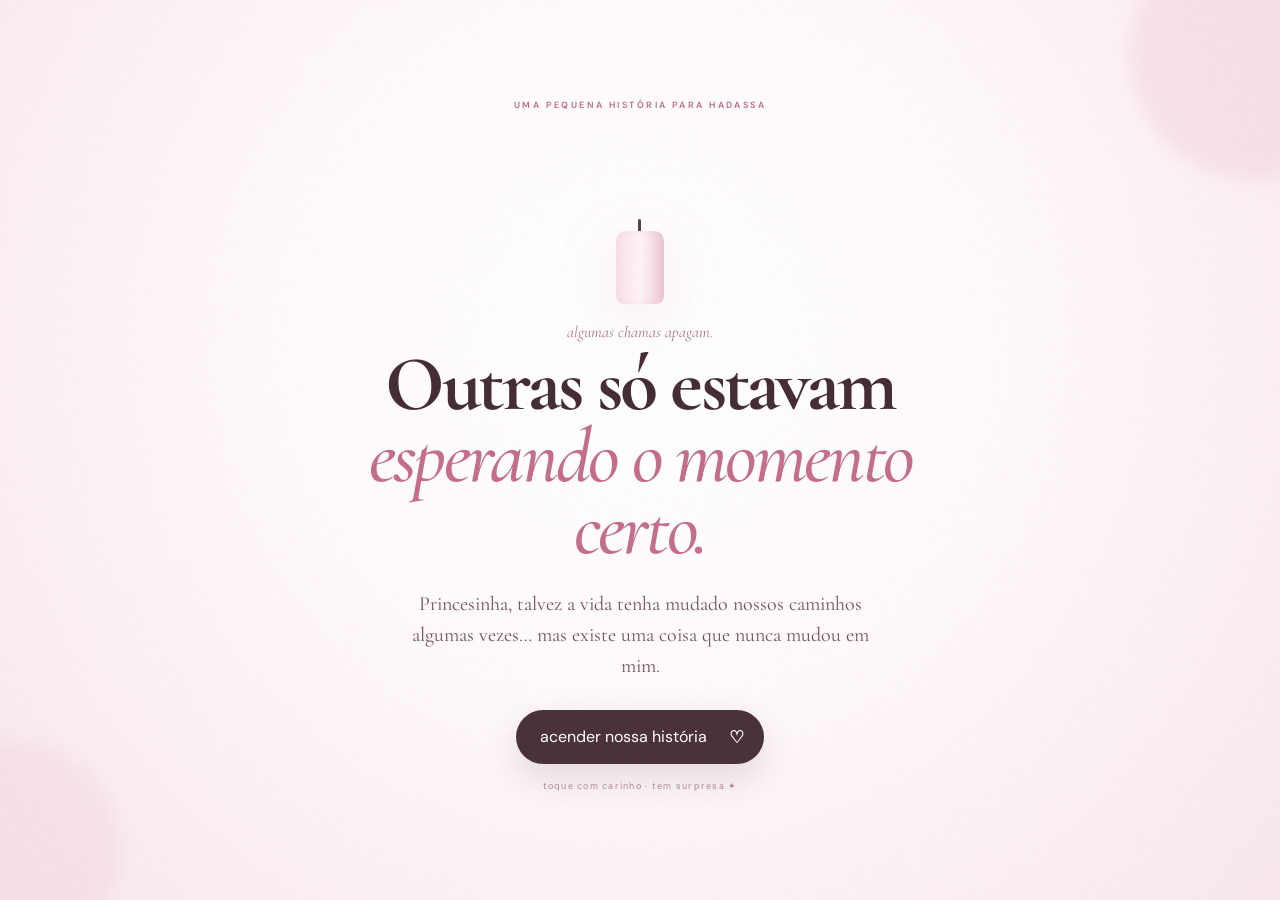
==== index.html @ 93f205f4 "Add files via upload" ====
<!doctype html>
<html lang="pt-BR">
<head>
  <meta charset="utf-8" />
  <meta name="viewport" content="width=device-width, initial-scale=1, viewport-fit=cover" />
  <meta name="theme-color" content="#fff4f8" />
  <meta name="description" content="Para Hadassa, minha princesinha. Uma história que começou aos 8 anos e nunca saiu do coração." />
  <title>Hadassa, minha princesinha ♡</title>

  <link rel="preconnect" href="https://fonts.googleapis.com">
  <link rel="preconnect" href="https://fonts.gstatic.com" crossorigin>
  <link href="https://fonts.googleapis.com/css2?family=Cormorant+Garamond:ital,wght@0,500;0,600;1,500;1,600&family=DM+Sans:wght@400;500;600&display=swap" rel="stylesheet">

  <link rel="stylesheet" href="./style.css" />
</head>
<body>
  <canvas id="petals" aria-hidden="true"></canvas>
  <div class="grain" aria-hidden="true"></div>

  <!-- ABERTURA -->
  <section class="intro" id="intro">
    <div class="intro-glow intro-glow-a"></div>
    <div class="intro-glow intro-glow-b"></div>

    <div class="intro-inner">
      <p class="kicker">UMA PEQUENA HISTÓRIA PARA HADASSA</p>

      <div class="flame-wrap" id="flameWrap" role="button" tabindex="0" aria-label="Acender nossa chama">
        <div class="flame halo"></div>
        <div class="flame main"></div>
        <div class="flame core"></div>
        <div class="spark s1"></div>
        <div class="spark s2"></div>
        <div class="spark s3"></div>
        <div class="wick"></div>
        <div class="candle"></div>
      </div>

      <p class="tiny-above">algumas chamas apagam.</p>
      <h1>Outras só estavam<br><em>esperando o momento certo.</em></h1>

      <p class="intro-copy">
        Princesinha, talvez a vida tenha mudado nossos caminhos algumas vezes…
        mas existe uma coisa que nunca mudou em mim.
      </p>

      <button class="cta" id="igniteBtn">
        <span>acender nossa história</span>
        <b>♡</b>
      </button>

      <p class="micro">toque com carinho · tem surpresa ✦</p>
    </div>
  </section>

  <main id="story" class="locked" aria-hidden="true">
    <!-- CAPÍTULO 1 -->
    <section class="chapter opening reveal">
      <div class="ornament">✦</div>
      <p class="section-label">CAPÍTULO I · MUITO ANTES DE 2024</p>
      <h2>A gente se conheceu<br><em>quando tinha só 8 anos.</em></h2>

      <div class="memory-card">
        <span class="memory-number">08</span>
        <div>
          <p>
            É engraçado pensar que, quando éramos crianças, alguma coisa em nós já sabia.
          </p>
          <p>
            Existia aquela paixão inocente, bonita, impossível de explicar direito.
            Só tinha um problema: <strong>a vida colocou cidades diferentes entre nós.</strong>
          </p>
        </div>
      </div>

      <p class="soft-line">Mas distância nunca foi exatamente o mesmo que esquecimento.</p>
    </section>

    <!-- TIMELINE -->
    <section class="timeline-section reveal">
      <p class="section-label">NOSSO CAMINHO</p>
      <h2>Nem sempre foi uma linha reta.<br><em>Mas sempre levou de volta a você.</em></h2>

      <div class="timeline">
        <article class="timeline-item">
          <div class="dot">♡</div>
          <span class="year">INFÂNCIA</span>
          <h3>Uma paixão pequenininha</h3>
          <p>Dois corações ainda aprendendo o que era gostar de alguém.</p>
        </article>

        <article class="timeline-item">
          <div class="dot">✦</div>
          <span class="year">DISTÂNCIA</span>
          <h3>Um namoro pelo celular</h3>
          <p>A gente tentou do jeito que dava. Mesmo longe, existia um “nós”.</p>
        </article>

        <article class="timeline-item">
          <div class="dot">↝</div>
          <span class="year">A VIDA</span>
          <h3>Caminhos separados</h3>
          <p>As situações mudaram, o tempo passou e cada um precisou seguir seu caminho.</p>
        </article>

        <article class="timeline-item highlight">
          <div class="dot">♥</div>
          <span class="year">2024</span>
          <h3>A chama acendeu de novo</h3>
          <p>Eu fui morar na sua cidade. E aquilo que parecia antigo mostrou que ainda estava vivo.</p>
        </article>

        <article class="timeline-item">
          <div class="dot">💍</div>
          <span class="year">NÓS</span>
          <h3>Namoro. Noivado. Sonhos.</h3>
          <p>A gente voltou a escolher um ao outro e começou a imaginar um futuro juntos.</p>
        </article>

        <article class="timeline-item">
          <div class="dot">☁</div>
          <span class="year">OUTRA VEZ</span>
          <h3>A vida nos colocou à prova</h3>
          <p>Mais uma vez, circunstâncias difíceis nos separaram. Mas nem tudo que se separa deixa de existir.</p>
        </article>

        <article class="timeline-item ending">
          <div class="dot">✧</div>
          <span class="year">AGORA</span>
          <h3>Deus nos deu mais uma oportunidade</h3>
          <p>E eu não quero desperdiçar a chance de te mostrar o que meu coração nunca esqueceu.</p>
        </article>
      </div>
    </section>

    <!-- REVELAÇÃO CENTRAL -->
    <section class="confession reveal">
      <div class="heart-orbit">
        <span>♡</span>
        <i></i>
      </div>
      <p class="section-label light">SE EU TIVESSE QUE RESUMIR TUDO</p>
      <h2>Eu nunca<br><em>deixei de amar você.</em></h2>
      <p>
        Talvez eu nem sempre tenha conseguido demonstrar do jeito certo.
        Talvez a vida tenha sido barulhenta demais em alguns momentos.
        Mas, por baixo de tudo, você continuou sendo uma parte muito bonita de mim.
      </p>
      <button class="ghost-btn" id="heartBtn">toque aqui, princesinha ♡</button>
      <div class="hidden-whisper" id="whisper">
        “Se o tempo voltou a nos colocar lado a lado, eu quero amar você com mais cuidado do que antes.”
      </div>
    </section>

    <!-- O QUE ELE AMA NELA -->
    <section class="qualities reveal">
      <p class="section-label">TRÊS COISAS QUE MORAM EM MIM</p>
      <h2>O que faz você ser<br><em>a minha princesinha.</em></h2>

      <div class="quality-grid">
        <button class="quality-card" data-message="Sua delicadeza me lembra que força não precisa ser barulhenta. Existe beleza no seu jeito de sentir, falar e cuidar.">
          <span class="q-icon">❀</span>
          <strong>Delicadeza</strong>
          <small>toque para ler</small>
        </button>

        <button class="quality-card" data-message="Eu admiro a pureza do seu coração — esse jeito bonito de existir sem precisar deixar de ser quem você é.">
          <span class="q-icon">♡</span>
          <strong>Pureza</strong>
          <small>toque para ler</small>
        </button>

        <button class="quality-card" data-message="Seu carisma faz presença virar memória. Tem algo em você que colore qualquer lugar onde chega.">
          <span class="q-icon">✦</span>
          <strong>Carisma</strong>
          <small>toque para ler</small>
        </button>
      </div>
    </section>

    <!-- FÉ -->
    <section class="faith reveal">
      <div class="faith-card">
        <p class="section-label">NO CENTRO DE TUDO</p>
        <div class="little-cross">✧</div>
        <h2>Eu quero um amor<br><em>que agrade a Deus.</em></h2>
        <p>
          Não quero que essa nova oportunidade seja só sobre voltar.
          Quero que seja sobre voltar <strong>melhor</strong>:
          com mais sabedoria, mais paciência, mais verdade e Deus conduzindo nossos passos.
        </p>
        <blockquote>
          “Sobre tudo isto, revesti-vos de amor, que é o vínculo da perfeição.”
          <cite>Colossenses 3:14</cite>
        </blockquote>
      </div>
    </section>

    <!-- CARTA -->
    <section class="letter-section reveal">
      <p class="section-label">UMA CARTA PARA VOCÊ</p>

      <div class="envelope" id="envelope">
        <div class="envelope-back"></div>
        <div class="letter-paper">
          <span class="letter-top">para: Hadassa ♡</span>
          <h2>Minha princesinha,</h2>

          <p>
            se alguém tivesse contado para aquelas duas crianças de 8 anos tudo o que ainda viveriam,
            talvez a gente nem acreditasse.
          </p>

          <p>
            A vida nos aproximou, nos afastou, fez o tempo passar, mudou cidades, planos e circunstâncias.
            E, ainda assim, aqui estamos.
          </p>

          <p>
            Hoje eu não quero usar palavras bonitas só para emocionar você.
            Quero que essas palavras virem atitude.
          </p>

          <p>
            Quero cuidar da oportunidade que Deus nos deu.
            Quero aprender com o que passou.
            Quero respeitar seu coração, valorizar sua delicadeza, proteger a pureza que existe em você
            e continuar me apaixonando por esse seu carisma que sempre me alcança.
          </p>

          <p class="letter-emphasis">
            E principalmente: quero que você saiba que, mesmo quando nossos caminhos se separaram,
            <strong>meu amor por você nunca virou indiferença.</strong>
          </p>

          <p>
            Se hoje temos mais uma chance, eu quero viver essa chance com verdade.
            Um dia de cada vez. Uma oração de cada vez. Uma escolha de cada vez.
          </p>

          <p class="signature">
            Com amor,<br>
            <strong>Vi ♡</strong>
          </p>
        </div>

        <div class="envelope-front">
          <div class="wax-seal">H</div>
          <p>toque para abrir</p>
        </div>
      </div>
    </section>

    <!-- FINAL -->
    <section class="finale reveal">
      <div class="crown">♕</div>
      <p class="section-label">E AGORA, HADASSA...</p>
      <h2>Eu não quero apagar<br><em>essa chama outra vez.</em></h2>

      <p class="final-copy">
        Não posso mudar tudo o que já aconteceu.
        Mas posso escolher como vou amar você daqui para frente.
      </p>

      <div class="final-question">
        <span>então guarda isso no coração:</span>
        <strong>eu ainda escolho você.</strong>
      </div>

      <button class="cta final-btn" id="finalBtn">
        <span>toque para guardar este momento</span>
        <b>♥</b>
      </button>

      <div class="last-message" id="lastMessage">
        <span class="big-heart">♥</span>
        <p>Hadassa, minha princesinha...</p>
        <h3>eu amo você.</h3>
        <small>e talvez essa seja só mais uma página da nossa história. ♡</small>
      </div>

      <footer>FEITO PARA HADASSA · COM AMOR, VI · 2026</footer>
    </section>
  </main>

  <div class="modal" id="modal" aria-hidden="true">
    <div class="modal-card">
      <button class="modal-close" id="modalClose" aria-label="Fechar">×</button>
      <span class="modal-heart">♡</span>
      <p id="modalText"></p>
    </div>
  </div>

  <script src="./script.js"></script>
</body>
</html>
---- style.css ----
*{box-sizing:border-box}html{scroll-behavior:smooth}body{margin:0;background:#fff8fb;color:#4c313a;font-family:"DM Sans",sans-serif;overflow-x:hidden;-webkit-font-smoothing:antialiased}button{font:inherit}button:focus-visible{outline:2px solid #c66e8e;outline-offset:4px}#petals{position:fixed;inset:0;z-index:80;pointer-events:none}.grain{position:fixed;inset:0;z-index:70;pointer-events:none;opacity:.035;background-image:url("data:image/svg+xml,%3Csvg viewBox='0 0 180 180' xmlns='http://www.w3.org/2000/svg'%3E%3Cfilter id='n'%3E%3CfeTurbulence type='fractalNoise' baseFrequency='.9' numOctaves='4' stitchTiles='stitch'/%3E%3C/filter%3E%3Crect width='100%25' height='100%25' filter='url(%23n)' opacity='.7'/%3E%3C/svg%3E")}h1,h2,h3{font-family:"Cormorant Garamond",serif;margin:0;color:#442c35}em{font-weight:500;color:#c56d8b}.section-label,.kicker{font-size:9px;letter-spacing:.27em;font-weight:600;color:#b76d87;text-transform:uppercase}.intro{min-height:100svh;display:grid;place-items:center;position:relative;overflow:hidden;padding:30px 22px;background:radial-gradient(circle at 50% 38%,#fff 0,#fff9fb 43%,#f7e7ed 100%)}.intro-inner{position:relative;z-index:3;max-width:600px;text-align:center}.kicker{margin:0 0 25px}.flame-wrap{width:118px;height:168px;margin:0 auto 18px;position:relative;cursor:pointer;filter:drop-shadow(0 18px 30px #c66f8c22)}.candle{position:absolute;width:48px;height:73px;left:35px;bottom:0;border-radius:10px 10px 8px 8px;background:linear-gradient(90deg,#f8dce5,#fff4f7,#efcbd8);box-shadow:inset -6px 0 10px #ce809b16}.wick{position:absolute;width:3px;height:20px;background:#5e3c45;bottom:65px;left:57px;border-radius:3px}.flame{position:absolute;left:50%;transform:translateX(-50%) rotate(45deg) scale(.1);opacity:0;border-radius:60% 40% 60% 40%;transition:transform 1s cubic-bezier(.2,.9,.25,1.2),opacity .7s}.flame.main{width:44px;height:44px;bottom:80px;background:linear-gradient(135deg,#f7b2c8,#d76c92);box-shadow:0 0 35px #e17a9f66}.flame.core{width:22px;height:22px;bottom:82px;background:#fff1bf}.flame.halo{width:76px;height:76px;bottom:69px;background:#ffd5df66;filter:blur(14px)}.flame-wrap.lit .flame{transform:translateX(-50%) rotate(45deg) scale(1);opacity:1;animation:flicker 2s ease-in-out infinite alternate}.flame-wrap.lit .core{animation-delay:.15s}.spark{position:absolute;width:4px;height:4px;border-radius:50%;background:#e384a4;opacity:0}.flame-wrap.lit .spark{animation:spark 1.8s infinite}.s1{left:28px;bottom:110px}.s2{right:25px;bottom:125px;animation-delay:.5s!important}.s3{left:52px;bottom:145px;animation-delay:1s!important}@keyframes flicker{0%{transform:translateX(-50%) rotate(43deg) scale(.94)}100%{transform:translateX(-50%) rotate(47deg) scale(1.06)}}@keyframes spark{0%{transform:translateY(0) scale(.5);opacity:0}30%{opacity:1}100%{transform:translateY(-30px) translateX(8px) scale(0);opacity:0}}.tiny-above{font-family:"Cormorant Garamond";font-style:italic;color:#aa7c8d;margin:8px 0 7px;font-size:16px}.intro h1{font-size:clamp(48px,13vw,78px);line-height:.92;letter-spacing:-.035em}.intro-copy{font-family:"Cormorant Garamond";font-size:20px;line-height:1.55;max-width:460px;margin:24px auto 28px;color:#72525e}.cta{border:0;border-radius:999px;padding:16px 20px 16px 24px;background:#49303a;color:#fff;display:inline-flex;align-items:center;gap:22px;cursor:pointer;box-shadow:0 14px 35px #4a303a24;transition:.2s}.cta:active{transform:scale(.97)}.cta b{font-size:17px}.micro{font-size:9px;letter-spacing:.14em;color:#ab8794;margin-top:16px}.intro-glow{position:absolute;border-radius:50%;filter:blur(8px)}.intro-glow-a{width:250px;height:250px;background:#f1bfd04a;right:-100px;top:-70px}.intro-glow-b{width:220px;height:220px;background:#f4cad84f;left:-100px;bottom:-60px}main.locked{display:none}section{padding:92px 22px}.reveal{opacity:0;transform:translateY(28px);transition:opacity .9s ease,transform .9s ease}.reveal.visible{opacity:1;transform:none}.opening{text-align:center;background:#fffdfd}.ornament{font-size:22px;color:#d48ba4;margin-bottom:22px}.opening h2,.timeline-section h2,.qualities h2,.faith h2,.finale h2{font-size:clamp(46px,12vw,70px);line-height:.95;letter-spacing:-.025em;max-width:720px;margin:17px auto 0}.memory-card{max-width:650px;margin:42px auto 26px;background:#fff5f8;border:1px solid #f1dae2;border-radius:24px;padding:28px;text-align:left;display:grid;grid-template-columns:62px 1fr;gap:18px;box-shadow:0 18px 55px #7643560d}.memory-number{font-family:"Cormorant Garamond";font-size:47px;color:#c97894;border-right:1px solid #edd3dc;padding-right:15px}.memory-card p{font-family:"Cormorant Garamond";font-size:21px;line-height:1.55;margin:0 0 15px;color:#684854}.memory-card p:last-child{margin-bottom:0}.soft-line{font-family:"Cormorant Garamond";font-style:italic;color:#a56f82;font-size:18px}.timeline-section{background:#f8e9ef;text-align:center}.timeline{max-width:700px;margin:50px auto 0;text-align:left;position:relative}.timeline:before{content:"";position:absolute;left:22px;top:20px;bottom:20px;width:1px;background:#ddb2c1}.timeline-item{position:relative;padding:0 0 38px 67px}.timeline-item:last-child{padding-bottom:0}.dot{position:absolute;left:0;top:0;width:45px;height:45px;border-radius:50%;display:grid;place-items:center;background:#fff;border:1px solid #e7c4d0;color:#c16e8b;z-index:2;box-shadow:0 8px 20px #a45d7612}.timeline-item.highlight .dot{background:#c87391;color:white;border-color:#c87391;box-shadow:0 0 0 9px #c8739112}.timeline-item.ending .dot{background:#49303a;color:#f7c9d7;border-color:#49303a}.year{font-size:9px;letter-spacing:.22em;color:#bb788f;font-weight:600}.timeline h3{font-size:27px;margin:5px 0 6px}.timeline p{margin:0;color:#7b5c67;line-height:1.55;font-size:14px}.confession{background:#49303a;color:#f6e9ee;text-align:center;padding-top:110px;padding-bottom:110px}.confession .section-label.light{color:#edb8ca}.confession h2{font-size:clamp(58px,15vw,88px);line-height:.86;color:white;max-width:760px;margin:16px auto 26px}.confession h2 em{color:#f0b7ca}.confession>p{font-family:"Cormorant Garamond";font-size:21px;line-height:1.55;max-width:560px;margin:0 auto 28px;color:#ead9df}.heart-orbit{width:78px;height:78px;border:1px solid #ffffff21;border-radius:50%;display:grid;place-items:center;margin:0 auto 30px;position:relative;color:#f1bfd0;font-size:25px;animation:float 3s ease-in-out infinite}.heart-orbit i{position:absolute;width:6px;height:6px;background:#efb8ca;border-radius:50%;top:7px;left:10px;box-shadow:55px 42px 0 #efb8ca66}.ghost-btn{border:1px solid #ffffff2e;border-radius:999px;background:#ffffff0b;color:#fff;padding:14px 20px;cursor:pointer}.ghost-btn:active{background:#ffffff14}.hidden-whisper{max-height:0;opacity:0;overflow:hidden;font-family:"Cormorant Garamond";font-style:italic;font-size:20px;max-width:500px;margin:0 auto;color:#f5ccd9;transition:.7s}.hidden-whisper.show{max-height:120px;opacity:1;margin-top:25px}.qualities{text-align:center;background:#fffafc}.quality-grid{display:grid;gap:14px;max-width:760px;margin:40px auto 0}.quality-card{border:1px solid #efdae2;background:#fff;border-radius:22px;padding:29px 20px;color:#49303a;cursor:pointer;box-shadow:0 16px 38px #7443570a;transition:.25s;min-height:155px}.quality-card:active{transform:scale(.98);background:#fff4f7}.q-icon{display:block;font-size:25px;color:#c77390;margin-bottom:15px}.quality-card strong{display:block;font-family:"Cormorant Garamond";font-size:30px;font-weight:600}.quality-card small{display:block;margin-top:8px;color:#b48696;font-size:9px;letter-spacing:.14em;text-transform:uppercase}.faith{background:#f7e8ee}.faith-card{max-width:690px;margin:auto;background:#fffdfd;border:1px solid #efd8e1;border-radius:28px;padding:44px 27px;text-align:center;box-shadow:0 24px 65px #8b506515}.little-cross{color:#c47690;font-size:22px;margin:19px 0}.faith h2{font-size:clamp(44px,12vw,66px);margin-top:0}.faith-card>p:not(.section-label){font-family:"Cormorant Garamond";font-size:20px;line-height:1.6;color:#6a4a55;max-width:520px;margin:25px auto}.faith blockquote{border-top:1px solid #eed7df;border-bottom:1px solid #eed7df;margin:32px auto 0;padding:24px 10px;font-family:"Cormorant Garamond";font-style:italic;font-size:20px;max-width:500px;color:#8a5d6c}.faith cite{display:block;margin-top:10px;font-family:"DM Sans";font-size:9px;letter-spacing:.14em;font-style:normal;color:#b4788d;text-transform:uppercase}.letter-section{text-align:center;background:#fff9fb;overflow:hidden}.envelope{max-width:680px;margin:36px auto 0;position:relative;min-height:510px;perspective:1000px}.envelope-back{position:absolute;inset:100px 0 0;border-radius:12px;background:#ecc6d3;box-shadow:0 25px 60px #8a52651b}.letter-paper{position:relative;width:92%;margin:auto;background:#fffdfd;border:1px solid #efdae1;border-radius:9px;padding:43px 26px 40px;text-align:left;box-shadow:0 20px 55px #76415414;transform:translateY(110px) scale(.93);max-height:420px;overflow:hidden;transition:1s cubic-bezier(.2,.8,.2,1)}.letter-paper:after{content:"";position:absolute;inset:9px;border:1px solid #f6e8ed;pointer-events:none}.envelope.open .letter-paper{transform:translateY(0) scale(1);max-height:1600px}.letter-top{font-size:9px;letter-spacing:.2em;color:#bd7b92;text-transform:uppercase}.letter-paper h2{font-size:48px;margin:18px 0 22px}.letter-paper p{font-family:"Cormorant Garamond";font-size:20px;line-height:1.57;color:#654651;margin:0 0 18px}.letter-emphasis{background:#fff2f6;border-left:2px solid #d58ba4;padding:15px 16px}.signature{text-align:right!important;margin-top:30px!important}.signature strong{color:#c46d8a;font-style:italic}.envelope-front{position:absolute;left:0;right:0;bottom:0;height:300px;background:linear-gradient(145deg,#efc7d5,#e7b7c7);clip-path:polygon(0 0,50% 43%,100% 0,100% 100%,0 100%);display:flex;flex-direction:column;align-items:center;justify-content:flex-end;padding-bottom:38px;cursor:pointer;transition:.7s}.envelope.open .envelope-front{transform:translateY(285px);opacity:0;pointer-events:none}.wax-seal{width:59px;height:59px;border-radius:50%;background:linear-gradient(145deg,#ce6d8f,#aa4d6d);display:grid;place-items:center;color:white;font-family:"Cormorant Garamond";font-size:28px;box-shadow:0 10px 25px #88425a33,inset 0 1px #ffffff55}.envelope-front p{font-size:9px;letter-spacing:.15em;text-transform:uppercase;color:#8a5063;margin:10px 0 0}.finale{text-align:center;min-height:100svh;display:flex;flex-direction:column;align-items:center;justify-content:center;position:relative;background:radial-gradient(circle at 50% 40%,#fff 0,#fff6f9 58%,#f6e2e9 100%);padding-top:120px;padding-bottom:110px}.crown{font-size:35px;color:#cc7895;margin-bottom:22px}.final-copy{font-family:"Cormorant Garamond";font-size:21px;line-height:1.55;max-width:500px;color:#71515d;margin:26px auto}.final-question{margin:13px auto 31px;display:flex;flex-direction:column;gap:4px}.final-question span{font-size:10px;letter-spacing:.14em;text-transform:uppercase;color:#ae7c8e}.final-question strong{font-family:"Cormorant Garamond";font-size:31px;color:#b75e7d}.last-message{max-height:0;opacity:0;overflow:hidden;transition:.9s;max-width:500px}.last-message.show{max-height:330px;opacity:1;margin-top:38px}.last-message .big-heart{font-size:45px;color:#d27494;display:block;animation:heartbeat 1.2s infinite}.last-message p{font-family:"Cormorant Garamond";font-style:italic;font-size:20px;margin:13px 0 1px;color:#805968}.last-message h3{font-size:49px;color:#b95e7d}.last-message small{font-family:"Cormorant Garamond";font-size:17px;color:#9a6d7d}.finale footer{position:absolute;bottom:22px;font-size:8px;letter-spacing:.15em;color:#ad8794}.modal{position:fixed;inset:0;background:#3b252d66;backdrop-filter:blur(7px);z-index:100;display:grid;place-items:center;padding:22px;opacity:0;pointer-events:none;transition:.3s}.modal.show{opacity:1;pointer-events:auto}.modal-card{background:#fffafd;border:1px solid #f0d9e1;width:min(100%,430px);border-radius:25px;padding:35px 27px;position:relative;text-align:center;box-shadow:0 30px 80px #38242c33;transform:translateY(15px) scale(.98);transition:.3s}.modal.show .modal-card{transform:none}.modal-close{position:absolute;right:13px;top:12px;border:0;background:transparent;font-size:25px;color:#a67a89;cursor:pointer}.modal-heart{font-size:28px;color:#d17998}.modal p{font-family:"Cormorant Garamond";font-size:22px;line-height:1.5;color:#664550;margin:14px 0 0}@keyframes float{50%{transform:translateY(-8px) rotate(5deg)}}@keyframes heartbeat{15%{transform:scale(1.18)}30%{transform:scale(1)}}@media(min-width:700px){section{padding:120px 42px}.quality-grid{grid-template-columns:repeat(3,1fr)}.memory-card{padding:38px}.faith-card{padding:58px}.letter-paper{padding:58px}.intro{padding:50px}}@media(prefers-reduced-motion:reduce){*{scroll-behavior:auto!important;animation:none!important;transition:none!important}.reveal{opacity:1;transform:none}}
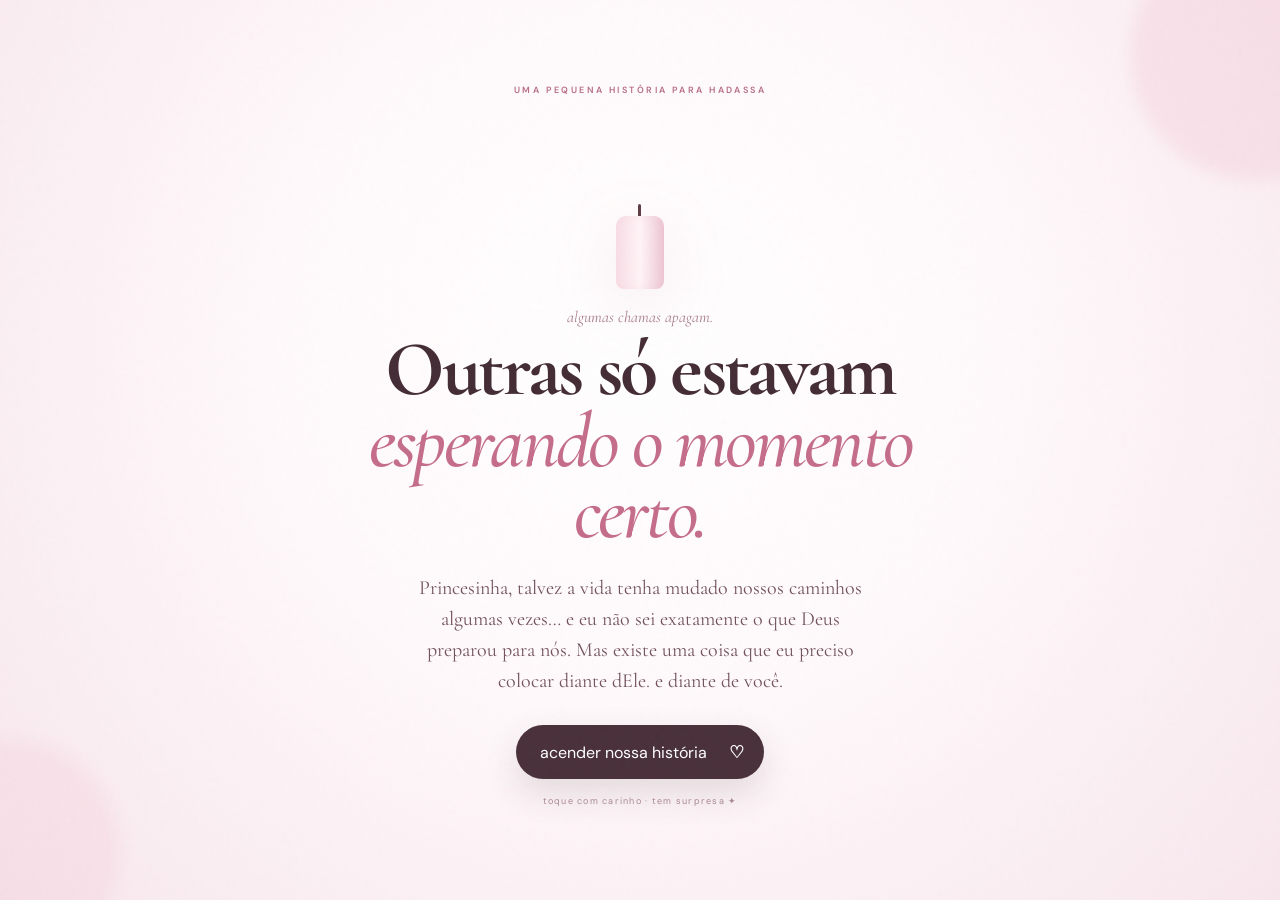
==== commit dcb72598: "Add files via upload" ====
--- a/index.html
+++ b/index.html
@@ -41,7 +41,8 @@
 
       <p class="intro-copy">
         Princesinha, talvez a vida tenha mudado nossos caminhos algumas vezes…
-        mas existe uma coisa que nunca mudou em mim.
+        e eu não sei exatamente o que Deus preparou para nós.
+        Mas existe uma coisa que eu preciso colocar diante dEle. e diante de você.
       </p>
 
       <button class="cta" id="igniteBtn">
@@ -127,8 +128,11 @@
         <article class="timeline-item ending">
           <div class="dot">✧</div>
           <span class="year">AGORA</span>
-          <h3>Deus nos deu mais uma oportunidade</h3>
-          <p>E eu não quero desperdiçar a chance de te mostrar o que meu coração nunca esqueceu.</p>
+          <h3>Estamos buscando a direção de Deus</h3>
+          <p>
+            Não existe uma resposta pronta, nem uma promessa que eu queira forçar.
+            Existe oração, sinceridade e o desejo de descobrir juntos se esse caminho vem dEle.
+          </p>
         </article>
       </div>
     </section>
@@ -144,11 +148,13 @@
       <p>
         Talvez eu nem sempre tenha conseguido demonstrar do jeito certo.
         Talvez a vida tenha sido barulhenta demais em alguns momentos.
-        Mas, por baixo de tudo, você continuou sendo uma parte muito bonita de mim.
+        Mas, mesmo nos intervalos, você continuou sendo uma parte muito bonita de mim.
+        E hoje eu não quero colocar o meu sentimento acima de Deus 
+        quero colocar o meu sentimento diante dEle.
       </p>
       <button class="ghost-btn" id="heartBtn">toque aqui, princesinha ♡</button>
       <div class="hidden-whisper" id="whisper">
-        “Se o tempo voltou a nos colocar lado a lado, eu quero amar você com mais cuidado do que antes.”
+        “Se Deus permitir que nossos caminhos permaneçam juntos, eu quero amar você com mais cuidado, mais maturidade e mais propósito do que antes.”
       </div>
     </section>
 
@@ -164,7 +170,7 @@
           <small>toque para ler</small>
         </button>
 
-        <button class="quality-card" data-message="Eu admiro a pureza do seu coração — esse jeito bonito de existir sem precisar deixar de ser quem você é.">
+        <button class="quality-card" data-message="Eu admiro a pureza do seu coração. esse jeito bonito de existir sem precisar deixar de ser quem você é.">
           <span class="q-icon">♡</span>
           <strong>Pureza</strong>
           <small>toque para ler</small>
@@ -181,17 +187,24 @@
     <!-- FÉ -->
     <section class="faith reveal">
       <div class="faith-card">
-        <p class="section-label">NO CENTRO DE TUDO</p>
+        <p class="section-label">ANTES DE QUALQUER RESPOSTA</p>
         <div class="little-cross">✧</div>
-        <h2>Eu quero um amor<br><em>que agrade a Deus.</em></h2>
+        <h2>Eu quero buscar Deus<br><em>antes de buscar um “nós”.</em></h2>
         <p>
-          Não quero que essa nova oportunidade seja só sobre voltar.
-          Quero que seja sobre voltar <strong>melhor</strong>:
-          com mais sabedoria, mais paciência, mais verdade e Deus conduzindo nossos passos.
+          Eu quero você. Isso é verdade.
+          Mas eu não quero transformar o que eu sinto em uma resposta que só Deus pode dar.
+          Se for para caminharmos juntos, eu quero que seja com paz, confirmação, maturidade
+          e com a presença dEle no centro. não apenas com emoção.
+        </p>
+        <p>
+          Minha escolha é ser sincero com você e com Deus:
+          <strong>eu ainda te escolheria</strong>.
+          Mas acima da minha escolha, eu quero aprender a dizer:
+          “Senhor, seja feita a Tua vontade.”
         </p>
         <blockquote>
-          “Sobre tudo isto, revesti-vos de amor, que é o vínculo da perfeição.”
-          <cite>Colossenses 3:14</cite>
+          “Entrega o teu caminho ao Senhor; confia nele, e ele o fará.”
+          <cite>Salmos 37:5</cite>
         </blockquote>
       </div>
     </section>
@@ -212,34 +225,61 @@
           </p>
 
           <p>
-            A vida nos aproximou, nos afastou, fez o tempo passar, mudou cidades, planos e circunstâncias.
-            E, ainda assim, aqui estamos.
-          </p>
-
-          <p>
-            Hoje eu não quero usar palavras bonitas só para emocionar você.
-            Quero que essas palavras virem atitude.
-          </p>
-
-          <p>
-            Quero cuidar da oportunidade que Deus nos deu.
-            Quero aprender com o que passou.
-            Quero respeitar seu coração, valorizar sua delicadeza, proteger a pureza que existe em você
-            e continuar me apaixonando por esse seu carisma que sempre me alcança.
+            A vida nos aproximou, nos afastou, mudou cidades, planos, fases e circunstâncias.
+            Houve momentos em que parecia que a nossa história tinha ficado apenas no passado.
+            Mas, mesmo assim, o carinho que eu sinto por você nunca se tornou indiferença.
+          </p>
+
+          <p>
+            E hoje eu preciso ser sincero: <strong>eu ainda escolheria você.</strong>
+          </p>
+
+          <p>
+            Só que eu também aprendi uma coisa importante:
+            amar alguém de verdade não é tentar obrigar a vida a acontecer do jeito que eu quero.
+            É ter coragem de colocar o próprio coração nas mãos de Deus.
           </p>
 
           <p class="letter-emphasis">
-            E principalmente: quero que você saiba que, mesmo quando nossos caminhos se separaram,
-            <strong>meu amor por você nunca virou indiferença.</strong>
-          </p>
-
-          <p>
-            Se hoje temos mais uma chance, eu quero viver essa chance com verdade.
-            Um dia de cada vez. Uma oração de cada vez. Uma escolha de cada vez.
+            Por isso, eu não quero te prometer que “vai dar certo”.
+            Eu quero te prometer sinceridade.
+            Quero orar, buscar direção, amadurecer e deixar que Deus confirme aquilo que for dEle.
+          </p>
+
+          <p>
+            Se a vontade de Deus for que nossos caminhos permaneçam juntos,
+            eu quero viver isso de um jeito diferente:
+            com mais cuidado, mais diálogo, mais respeito, mais paciência
+            e com Cristo ocupando o lugar que nenhum de nós deve ocupar.
+          </p>
+
+          <p>
+            E se o processo exigir tempo, eu quero respeitar o tempo.
+            Se exigir oração, eu quero orar.
+            Se exigir mudança em mim, eu quero ter humildade para mudar.
+          </p>
+
+          <p>
+            Porque você não é apenas alguém que eu quero ter por perto.
+            Você é alguém que eu quero amar de um jeito que não me afaste de Deus 
+            e que também nunca afaste você dEle.
+          </p>
+
+          <p class="letter-emphasis">
+            Então essa carta não é uma pressão.
+            É uma entrega.
+            Eu estou dizendo para você e para Deus:
+            <strong>o meu coração ainda escolhe Hadassa. Mas eu quero que a vontade dEle seja maior que a minha.</strong>
+          </p>
+
+          <p>
+            Seja qual for a resposta que o tempo e a oração nos trouxerem,
+            quero que você saiba uma coisa com toda a verdade que existe em mim:
+            eu nunca deixei de enxergar algo especial em você.
           </p>
 
           <p class="signature">
-            Com amor,<br>
+            Com amor e oração,<br>
             <strong>Vi ♡</strong>
           </p>
         </div>
@@ -255,16 +295,17 @@
     <section class="finale reveal">
       <div class="crown">♕</div>
       <p class="section-label">E AGORA, HADASSA...</p>
-      <h2>Eu não quero apagar<br><em>essa chama outra vez.</em></h2>
+      <h2>Meu coração escolhe você.<br><em>Mas eu quero que Deus escolha o caminho.</em></h2>
 
       <p class="final-copy">
-        Não posso mudar tudo o que já aconteceu.
-        Mas posso escolher como vou amar você daqui para frente.
+        Eu não sei como termina esta página.
+        E, pela primeira vez, eu acho bonito não precisar saber agora.
+        Podemos orar, buscar, amadurecer e deixar Deus conduzir aquilo que nós não conseguimos controlar.
       </p>
 
       <div class="final-question">
-        <span>então guarda isso no coração:</span>
-        <strong>eu ainda escolho você.</strong>
+        <span>guarda isso no coração:</span>
+        <strong>meu coração ainda escolhe você. Mas eu quero viver essa escolha debaixo da vontade de Deus.</strong>
       </div>
 
       <button class="cta final-btn" id="finalBtn">
@@ -276,7 +317,11 @@
         <span class="big-heart">♥</span>
         <p>Hadassa, minha princesinha...</p>
         <h3>eu amo você.</h3>
-        <small>e talvez essa seja só mais uma página da nossa história. ♡</small>
+        <small>
+          e enquanto buscamos uma resposta, minha oração é simples:
+          que a vontade de Deus seja maior que a nossa. E, se for da vontade dEle,
+          que a nossa história continue. ♡
+        </small>
       </div>
 
       <footer>FEITO PARA HADASSA · COM AMOR, VI · 2026</footer>
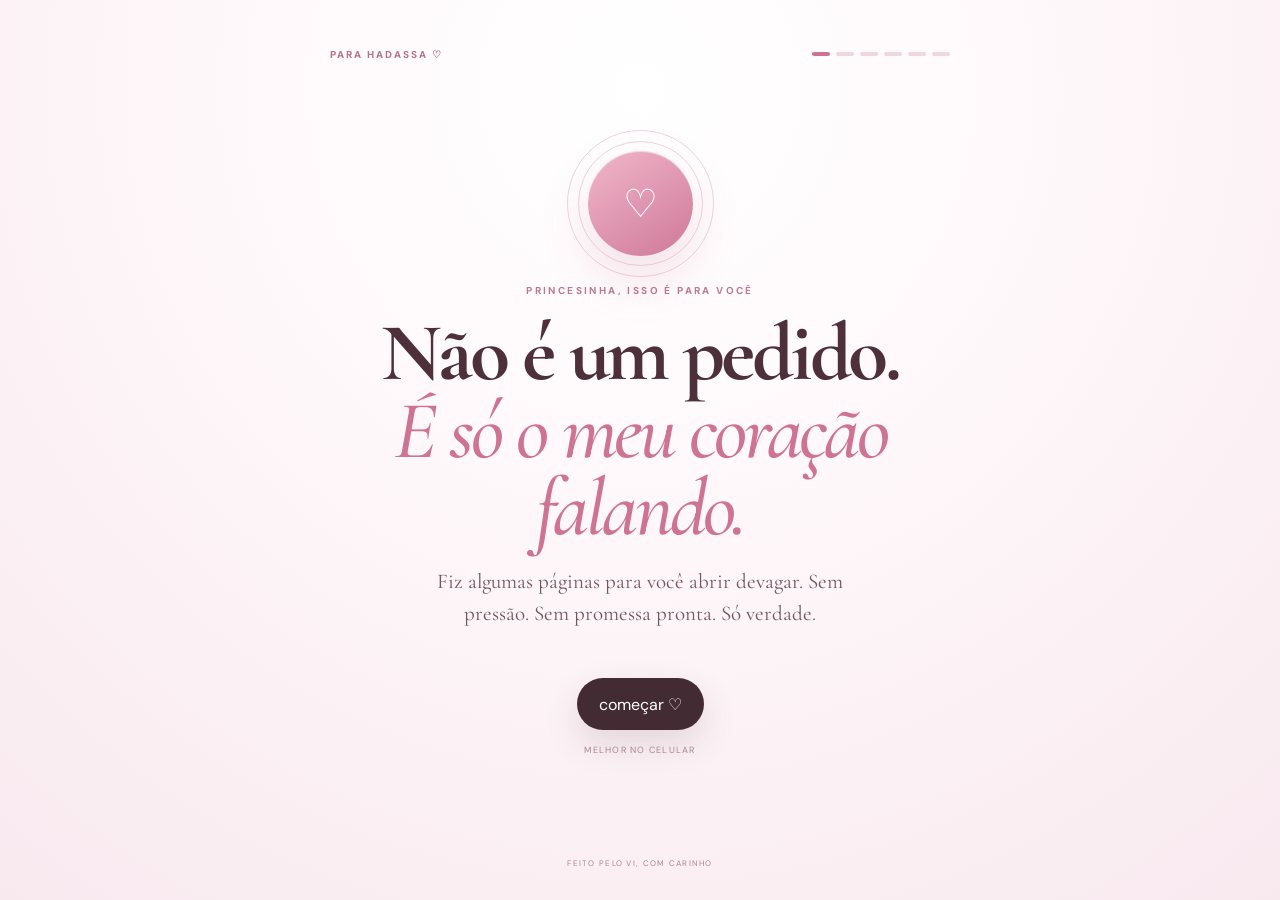
==== commit 671a8c0d: "update" ====
--- a/index.html
+++ b/index.html
@@ -1,341 +1,39 @@
 <!doctype html>
 <html lang="pt-BR">
 <head>
-  <meta charset="utf-8" />
-  <meta name="viewport" content="width=device-width, initial-scale=1, viewport-fit=cover" />
-  <meta name="theme-color" content="#fff4f8" />
-  <meta name="description" content="Para Hadassa, minha princesinha. Uma história que começou aos 8 anos e nunca saiu do coração." />
-  <title>Hadassa, minha princesinha ♡</title>
-
+  <meta charset="utf-8">
+  <meta name="viewport" content="width=device-width,initial-scale=1,viewport-fit=cover">
+  <meta name="theme-color" content="#fff4f8">
+  <title>Para Hadassa ♡</title>
   <link rel="preconnect" href="https://fonts.googleapis.com">
   <link rel="preconnect" href="https://fonts.gstatic.com" crossorigin>
-  <link href="https://fonts.googleapis.com/css2?family=Cormorant+Garamond:ital,wght@0,500;0,600;1,500;1,600&family=DM+Sans:wght@400;500;600&display=swap" rel="stylesheet">
+  <link href="https://fonts.googleapis.com/css2?family=Cormorant+Garamond:ital,wght@0,500;0,600;1,500&family=DM+Sans:wght@400;500;600;700&display=swap" rel="stylesheet">
+  <link rel="stylesheet" href="./style.css">
+</head>
+<body class="">
+<canvas id="petals"></canvas>
 
-  <link rel="stylesheet" href="./style.css" />
-</head>
-<body>
-  <canvas id="petals" aria-hidden="true"></canvas>
-  <div class="grain" aria-hidden="true"></div>
+<div class="shell">
+  <div class="topbar">
+    <span class="brand">para Hadassa ♡</span>
+    <div class="progress"><i class="on"></i><i></i><i></i><i></i><i></i><i></i></div>
+  </div>
 
-  <!-- ABERTURA -->
-  <section class="intro" id="intro">
-    <div class="intro-glow intro-glow-a"></div>
-    <div class="intro-glow intro-glow-b"></div>
-
-    <div class="intro-inner">
-      <p class="kicker">UMA PEQUENA HISTÓRIA PARA HADASSA</p>
-
-      <div class="flame-wrap" id="flameWrap" role="button" tabindex="0" aria-label="Acender nossa chama">
-        <div class="flame halo"></div>
-        <div class="flame main"></div>
-        <div class="flame core"></div>
-        <div class="spark s1"></div>
-        <div class="spark s2"></div>
-        <div class="spark s3"></div>
-        <div class="wick"></div>
-        <div class="candle"></div>
-      </div>
-
-      <p class="tiny-above">algumas chamas apagam.</p>
-      <h1>Outras só estavam<br><em>esperando o momento certo.</em></h1>
-
-      <p class="intro-copy">
-        Princesinha, talvez a vida tenha mudado nossos caminhos algumas vezes…
-        e eu não sei exatamente o que Deus preparou para nós.
-        Mas existe uma coisa que eu preciso colocar diante dEle. e diante de você.
-      </p>
-
-      <button class="cta" id="igniteBtn">
-        <span>acender nossa história</span>
-        <b>♡</b>
-      </button>
-
-      <p class="micro">toque com carinho · tem surpresa ✦</p>
-    </div>
-  </section>
-
-  <main id="story" class="locked" aria-hidden="true">
-    <!-- CAPÍTULO 1 -->
-    <section class="chapter opening reveal">
-      <div class="ornament">✦</div>
-      <p class="section-label">CAPÍTULO I · MUITO ANTES DE 2024</p>
-      <h2>A gente se conheceu<br><em>quando tinha só 8 anos.</em></h2>
-
-      <div class="memory-card">
-        <span class="memory-number">08</span>
-        <div>
-          <p>
-            É engraçado pensar que, quando éramos crianças, alguma coisa em nós já sabia.
-          </p>
-          <p>
-            Existia aquela paixão inocente, bonita, impossível de explicar direito.
-            Só tinha um problema: <strong>a vida colocou cidades diferentes entre nós.</strong>
-          </p>
-        </div>
-      </div>
-
-      <p class="soft-line">Mas distância nunca foi exatamente o mesmo que esquecimento.</p>
-    </section>
-
-    <!-- TIMELINE -->
-    <section class="timeline-section reveal">
-      <p class="section-label">NOSSO CAMINHO</p>
-      <h2>Nem sempre foi uma linha reta.<br><em>Mas sempre levou de volta a você.</em></h2>
-
-      <div class="timeline">
-        <article class="timeline-item">
-          <div class="dot">♡</div>
-          <span class="year">INFÂNCIA</span>
-          <h3>Uma paixão pequenininha</h3>
-          <p>Dois corações ainda aprendendo o que era gostar de alguém.</p>
-        </article>
-
-        <article class="timeline-item">
-          <div class="dot">✦</div>
-          <span class="year">DISTÂNCIA</span>
-          <h3>Um namoro pelo celular</h3>
-          <p>A gente tentou do jeito que dava. Mesmo longe, existia um “nós”.</p>
-        </article>
-
-        <article class="timeline-item">
-          <div class="dot">↝</div>
-          <span class="year">A VIDA</span>
-          <h3>Caminhos separados</h3>
-          <p>As situações mudaram, o tempo passou e cada um precisou seguir seu caminho.</p>
-        </article>
-
-        <article class="timeline-item highlight">
-          <div class="dot">♥</div>
-          <span class="year">2024</span>
-          <h3>A chama acendeu de novo</h3>
-          <p>Eu fui morar na sua cidade. E aquilo que parecia antigo mostrou que ainda estava vivo.</p>
-        </article>
-
-        <article class="timeline-item">
-          <div class="dot">💍</div>
-          <span class="year">NÓS</span>
-          <h3>Namoro. Noivado. Sonhos.</h3>
-          <p>A gente voltou a escolher um ao outro e começou a imaginar um futuro juntos.</p>
-        </article>
-
-        <article class="timeline-item">
-          <div class="dot">☁</div>
-          <span class="year">OUTRA VEZ</span>
-          <h3>A vida nos colocou à prova</h3>
-          <p>Mais uma vez, circunstâncias difíceis nos separaram. Mas nem tudo que se separa deixa de existir.</p>
-        </article>
-
-        <article class="timeline-item ending">
-          <div class="dot">✧</div>
-          <span class="year">AGORA</span>
-          <h3>Estamos buscando a direção de Deus</h3>
-          <p>
-            Não existe uma resposta pronta, nem uma promessa que eu queira forçar.
-            Existe oração, sinceridade e o desejo de descobrir juntos se esse caminho vem dEle.
-          </p>
-        </article>
-      </div>
-    </section>
-
-    <!-- REVELAÇÃO CENTRAL -->
-    <section class="confession reveal">
-      <div class="heart-orbit">
-        <span>♡</span>
-        <i></i>
-      </div>
-      <p class="section-label light">SE EU TIVESSE QUE RESUMIR TUDO</p>
-      <h2>Eu nunca<br><em>deixei de amar você.</em></h2>
-      <p>
-        Talvez eu nem sempre tenha conseguido demonstrar do jeito certo.
-        Talvez a vida tenha sido barulhenta demais em alguns momentos.
-        Mas, mesmo nos intervalos, você continuou sendo uma parte muito bonita de mim.
-        E hoje eu não quero colocar o meu sentimento acima de Deus 
-        quero colocar o meu sentimento diante dEle.
-      </p>
-      <button class="ghost-btn" id="heartBtn">toque aqui, princesinha ♡</button>
-      <div class="hidden-whisper" id="whisper">
-        “Se Deus permitir que nossos caminhos permaneçam juntos, eu quero amar você com mais cuidado, mais maturidade e mais propósito do que antes.”
-      </div>
-    </section>
-
-    <!-- O QUE ELE AMA NELA -->
-    <section class="qualities reveal">
-      <p class="section-label">TRÊS COISAS QUE MORAM EM MIM</p>
-      <h2>O que faz você ser<br><em>a minha princesinha.</em></h2>
-
-      <div class="quality-grid">
-        <button class="quality-card" data-message="Sua delicadeza me lembra que força não precisa ser barulhenta. Existe beleza no seu jeito de sentir, falar e cuidar.">
-          <span class="q-icon">❀</span>
-          <strong>Delicadeza</strong>
-          <small>toque para ler</small>
-        </button>
-
-        <button class="quality-card" data-message="Eu admiro a pureza do seu coração. esse jeito bonito de existir sem precisar deixar de ser quem você é.">
-          <span class="q-icon">♡</span>
-          <strong>Pureza</strong>
-          <small>toque para ler</small>
-        </button>
-
-        <button class="quality-card" data-message="Seu carisma faz presença virar memória. Tem algo em você que colore qualquer lugar onde chega.">
-          <span class="q-icon">✦</span>
-          <strong>Carisma</strong>
-          <small>toque para ler</small>
-        </button>
-      </div>
-    </section>
-
-    <!-- FÉ -->
-    <section class="faith reveal">
-      <div class="faith-card">
-        <p class="section-label">ANTES DE QUALQUER RESPOSTA</p>
-        <div class="little-cross">✧</div>
-        <h2>Eu quero buscar Deus<br><em>antes de buscar um “nós”.</em></h2>
-        <p>
-          Eu quero você. Isso é verdade.
-          Mas eu não quero transformar o que eu sinto em uma resposta que só Deus pode dar.
-          Se for para caminharmos juntos, eu quero que seja com paz, confirmação, maturidade
-          e com a presença dEle no centro. não apenas com emoção.
-        </p>
-        <p>
-          Minha escolha é ser sincero com você e com Deus:
-          <strong>eu ainda te escolheria</strong>.
-          Mas acima da minha escolha, eu quero aprender a dizer:
-          “Senhor, seja feita a Tua vontade.”
-        </p>
-        <blockquote>
-          “Entrega o teu caminho ao Senhor; confia nele, e ele o fará.”
-          <cite>Salmos 37:5</cite>
-        </blockquote>
-      </div>
-    </section>
-
-    <!-- CARTA -->
-    <section class="letter-section reveal">
-      <p class="section-label">UMA CARTA PARA VOCÊ</p>
-
-      <div class="envelope" id="envelope">
-        <div class="envelope-back"></div>
-        <div class="letter-paper">
-          <span class="letter-top">para: Hadassa ♡</span>
-          <h2>Minha princesinha,</h2>
-
-          <p>
-            se alguém tivesse contado para aquelas duas crianças de 8 anos tudo o que ainda viveriam,
-            talvez a gente nem acreditasse.
-          </p>
-
-          <p>
-            A vida nos aproximou, nos afastou, mudou cidades, planos, fases e circunstâncias.
-            Houve momentos em que parecia que a nossa história tinha ficado apenas no passado.
-            Mas, mesmo assim, o carinho que eu sinto por você nunca se tornou indiferença.
-          </p>
-
-          <p>
-            E hoje eu preciso ser sincero: <strong>eu ainda escolheria você.</strong>
-          </p>
-
-          <p>
-            Só que eu também aprendi uma coisa importante:
-            amar alguém de verdade não é tentar obrigar a vida a acontecer do jeito que eu quero.
-            É ter coragem de colocar o próprio coração nas mãos de Deus.
-          </p>
-
-          <p class="letter-emphasis">
-            Por isso, eu não quero te prometer que “vai dar certo”.
-            Eu quero te prometer sinceridade.
-            Quero orar, buscar direção, amadurecer e deixar que Deus confirme aquilo que for dEle.
-          </p>
-
-          <p>
-            Se a vontade de Deus for que nossos caminhos permaneçam juntos,
-            eu quero viver isso de um jeito diferente:
-            com mais cuidado, mais diálogo, mais respeito, mais paciência
-            e com Cristo ocupando o lugar que nenhum de nós deve ocupar.
-          </p>
-
-          <p>
-            E se o processo exigir tempo, eu quero respeitar o tempo.
-            Se exigir oração, eu quero orar.
-            Se exigir mudança em mim, eu quero ter humildade para mudar.
-          </p>
-
-          <p>
-            Porque você não é apenas alguém que eu quero ter por perto.
-            Você é alguém que eu quero amar de um jeito que não me afaste de Deus 
-            e que também nunca afaste você dEle.
-          </p>
-
-          <p class="letter-emphasis">
-            Então essa carta não é uma pressão.
-            É uma entrega.
-            Eu estou dizendo para você e para Deus:
-            <strong>o meu coração ainda escolhe Hadassa. Mas eu quero que a vontade dEle seja maior que a minha.</strong>
-          </p>
-
-          <p>
-            Seja qual for a resposta que o tempo e a oração nos trouxerem,
-            quero que você saiba uma coisa com toda a verdade que existe em mim:
-            eu nunca deixei de enxergar algo especial em você.
-          </p>
-
-          <p class="signature">
-            Com amor e oração,<br>
-            <strong>Vi ♡</strong>
-          </p>
-        </div>
-
-        <div class="envelope-front">
-          <div class="wax-seal">H</div>
-          <p>toque para abrir</p>
-        </div>
-      </div>
-    </section>
-
-    <!-- FINAL -->
-    <section class="finale reveal">
-      <div class="crown">♕</div>
-      <p class="section-label">E AGORA, HADASSA...</p>
-      <h2>Meu coração escolhe você.<br><em>Mas eu quero que Deus escolha o caminho.</em></h2>
-
-      <p class="final-copy">
-        Eu não sei como termina esta página.
-        E, pela primeira vez, eu acho bonito não precisar saber agora.
-        Podemos orar, buscar, amadurecer e deixar Deus conduzir aquilo que nós não conseguimos controlar.
-      </p>
-
-      <div class="final-question">
-        <span>guarda isso no coração:</span>
-        <strong>meu coração ainda escolhe você. Mas eu quero viver essa escolha debaixo da vontade de Deus.</strong>
-      </div>
-
-      <button class="cta final-btn" id="finalBtn">
-        <span>toque para guardar este momento</span>
-        <b>♥</b>
-      </button>
-
-      <div class="last-message" id="lastMessage">
-        <span class="big-heart">♥</span>
-        <p>Hadassa, minha princesinha...</p>
-        <h3>eu amo você.</h3>
-        <small>
-          e enquanto buscamos uma resposta, minha oração é simples:
-          que a vontade de Deus seja maior que a nossa. E, se for da vontade dEle,
-          que a nossa história continue. ♡
-        </small>
-      </div>
-
-      <footer>FEITO PARA HADASSA · COM AMOR, VI · 2026</footer>
-    </section>
+  <main class="center">
+    <div class="lock-heart" id="heartOpen">♡</div>
+    <p class="eyebrow">princesinha, isso é para você</p>
+    <h1>Não é um pedido.<br><em>É só o meu coração falando.</em></h1>
+    <p class="lead">
+      Fiz algumas páginas para você abrir devagar.
+      Sem pressão. Sem promessa pronta. Só verdade.
+    </p>
+    <button class="btn next" id="openStory">começar ♡</button>
+    <p class="note">melhor no celular</p>
   </main>
 
-  <div class="modal" id="modal" aria-hidden="true">
-    <div class="modal-card">
-      <button class="modal-close" id="modalClose" aria-label="Fechar">×</button>
-      <span class="modal-heart">♡</span>
-      <p id="modalText"></p>
-    </div>
-  </div>
+  <div class="footer">feito pelo Vi, com carinho</div>
+</div>
 
-  <script src="./script.js"></script>
+<script src="./app.js"></script>
 </body>
-</html>
+</html>
--- a/style.css
+++ b/style.css
@@ -1 +1,450 @@
-*{box-sizing:border-box}html{scroll-behavior:smooth}body{margin:0;background:#fff8fb;color:#4c313a;font-family:"DM Sans",sans-serif;overflow-x:hidden;-webkit-font-smoothing:antialiased}button{font:inherit}button:focus-visible{outline:2px solid #c66e8e;outline-offset:4px}#petals{position:fixed;inset:0;z-index:80;pointer-events:none}.grain{position:fixed;inset:0;z-index:70;pointer-events:none;opacity:.035;background-image:url("data:image/svg+xml,%3Csvg viewBox='0 0 180 180' xmlns='http://www.w3.org/2000/svg'%3E%3Cfilter id='n'%3E%3CfeTurbulence type='fractalNoise' baseFrequency='.9' numOctaves='4' stitchTiles='stitch'/%3E%3C/filter%3E%3Crect width='100%25' height='100%25' filter='url(%23n)' opacity='.7'/%3E%3C/svg%3E")}h1,h2,h3{font-family:"Cormorant Garamond",serif;margin:0;color:#442c35}em{font-weight:500;color:#c56d8b}.section-label,.kicker{font-size:9px;letter-spacing:.27em;font-weight:600;color:#b76d87;text-transform:uppercase}.intro{min-height:100svh;display:grid;place-items:center;position:relative;overflow:hidden;padding:30px 22px;background:radial-gradient(circle at 50% 38%,#fff 0,#fff9fb 43%,#f7e7ed 100%)}.intro-inner{position:relative;z-index:3;max-width:600px;text-align:center}.kicker{margin:0 0 25px}.flame-wrap{width:118px;height:168px;margin:0 auto 18px;position:relative;cursor:pointer;filter:drop-shadow(0 18px 30px #c66f8c22)}.candle{position:absolute;width:48px;height:73px;left:35px;bottom:0;border-radius:10px 10px 8px 8px;background:linear-gradient(90deg,#f8dce5,#fff4f7,#efcbd8);box-shadow:inset -6px 0 10px #ce809b16}.wick{position:absolute;width:3px;height:20px;background:#5e3c45;bottom:65px;left:57px;border-radius:3px}.flame{position:absolute;left:50%;transform:translateX(-50%) rotate(45deg) scale(.1);opacity:0;border-radius:60% 40% 60% 40%;transition:transform 1s cubic-bezier(.2,.9,.25,1.2),opacity .7s}.flame.main{width:44px;height:44px;bottom:80px;background:linear-gradient(135deg,#f7b2c8,#d76c92);box-shadow:0 0 35px #e17a9f66}.flame.core{width:22px;height:22px;bottom:82px;background:#fff1bf}.flame.halo{width:76px;height:76px;bottom:69px;background:#ffd5df66;filter:blur(14px)}.flame-wrap.lit .flame{transform:translateX(-50%) rotate(45deg) scale(1);opacity:1;animation:flicker 2s ease-in-out infinite alternate}.flame-wrap.lit .core{animation-delay:.15s}.spark{position:absolute;width:4px;height:4px;border-radius:50%;background:#e384a4;opacity:0}.flame-wrap.lit .spark{animation:spark 1.8s infinite}.s1{left:28px;bottom:110px}.s2{right:25px;bottom:125px;animation-delay:.5s!important}.s3{left:52px;bottom:145px;animation-delay:1s!important}@keyframes flicker{0%{transform:translateX(-50%) rotate(43deg) scale(.94)}100%{transform:translateX(-50%) rotate(47deg) scale(1.06)}}@keyframes spark{0%{transform:translateY(0) scale(.5);opacity:0}30%{opacity:1}100%{transform:translateY(-30px) translateX(8px) scale(0);opacity:0}}.tiny-above{font-family:"Cormorant Garamond";font-style:italic;color:#aa7c8d;margin:8px 0 7px;font-size:16px}.intro h1{font-size:clamp(48px,13vw,78px);line-height:.92;letter-spacing:-.035em}.intro-copy{font-family:"Cormorant Garamond";font-size:20px;line-height:1.55;max-width:460px;margin:24px auto 28px;color:#72525e}.cta{border:0;border-radius:999px;padding:16px 20px 16px 24px;background:#49303a;color:#fff;display:inline-flex;align-items:center;gap:22px;cursor:pointer;box-shadow:0 14px 35px #4a303a24;transition:.2s}.cta:active{transform:scale(.97)}.cta b{font-size:17px}.micro{font-size:9px;letter-spacing:.14em;color:#ab8794;margin-top:16px}.intro-glow{position:absolute;border-radius:50%;filter:blur(8px)}.intro-glow-a{width:250px;height:250px;background:#f1bfd04a;right:-100px;top:-70px}.intro-glow-b{width:220px;height:220px;background:#f4cad84f;left:-100px;bottom:-60px}main.locked{display:none}section{padding:92px 22px}.reveal{opacity:0;transform:translateY(28px);transition:opacity .9s ease,transform .9s ease}.reveal.visible{opacity:1;transform:none}.opening{text-align:center;background:#fffdfd}.ornament{font-size:22px;color:#d48ba4;margin-bottom:22px}.opening h2,.timeline-section h2,.qualities h2,.faith h2,.finale h2{font-size:clamp(46px,12vw,70px);line-height:.95;letter-spacing:-.025em;max-width:720px;margin:17px auto 0}.memory-card{max-width:650px;margin:42px auto 26px;background:#fff5f8;border:1px solid #f1dae2;border-radius:24px;padding:28px;text-align:left;display:grid;grid-template-columns:62px 1fr;gap:18px;box-shadow:0 18px 55px #7643560d}.memory-number{font-family:"Cormorant Garamond";font-size:47px;color:#c97894;border-right:1px solid #edd3dc;padding-right:15px}.memory-card p{font-family:"Cormorant Garamond";font-size:21px;line-height:1.55;margin:0 0 15px;color:#684854}.memory-card p:last-child{margin-bottom:0}.soft-line{font-family:"Cormorant Garamond";font-style:italic;color:#a56f82;font-size:18px}.timeline-section{background:#f8e9ef;text-align:center}.timeline{max-width:700px;margin:50px auto 0;text-align:left;position:relative}.timeline:before{content:"";position:absolute;left:22px;top:20px;bottom:20px;width:1px;background:#ddb2c1}.timeline-item{position:relative;padding:0 0 38px 67px}.timeline-item:last-child{padding-bottom:0}.dot{position:absolute;left:0;top:0;width:45px;height:45px;border-radius:50%;display:grid;place-items:center;background:#fff;border:1px solid #e7c4d0;color:#c16e8b;z-index:2;box-shadow:0 8px 20px #a45d7612}.timeline-item.highlight .dot{background:#c87391;color:white;border-color:#c87391;box-shadow:0 0 0 9px #c8739112}.timeline-item.ending .dot{background:#49303a;color:#f7c9d7;border-color:#49303a}.year{font-size:9px;letter-spacing:.22em;color:#bb788f;font-weight:600}.timeline h3{font-size:27px;margin:5px 0 6px}.timeline p{margin:0;color:#7b5c67;line-height:1.55;font-size:14px}.confession{background:#49303a;color:#f6e9ee;text-align:center;padding-top:110px;padding-bottom:110px}.confession .section-label.light{color:#edb8ca}.confession h2{font-size:clamp(58px,15vw,88px);line-height:.86;color:white;max-width:760px;margin:16px auto 26px}.confession h2 em{color:#f0b7ca}.confession>p{font-family:"Cormorant Garamond";font-size:21px;line-height:1.55;max-width:560px;margin:0 auto 28px;color:#ead9df}.heart-orbit{width:78px;height:78px;border:1px solid #ffffff21;border-radius:50%;display:grid;place-items:center;margin:0 auto 30px;position:relative;color:#f1bfd0;font-size:25px;animation:float 3s ease-in-out infinite}.heart-orbit i{position:absolute;width:6px;height:6px;background:#efb8ca;border-radius:50%;top:7px;left:10px;box-shadow:55px 42px 0 #efb8ca66}.ghost-btn{border:1px solid #ffffff2e;border-radius:999px;background:#ffffff0b;color:#fff;padding:14px 20px;cursor:pointer}.ghost-btn:active{background:#ffffff14}.hidden-whisper{max-height:0;opacity:0;overflow:hidden;font-family:"Cormorant Garamond";font-style:italic;font-size:20px;max-width:500px;margin:0 auto;color:#f5ccd9;transition:.7s}.hidden-whisper.show{max-height:120px;opacity:1;margin-top:25px}.qualities{text-align:center;background:#fffafc}.quality-grid{display:grid;gap:14px;max-width:760px;margin:40px auto 0}.quality-card{border:1px solid #efdae2;background:#fff;border-radius:22px;padding:29px 20px;color:#49303a;cursor:pointer;box-shadow:0 16px 38px #7443570a;transition:.25s;min-height:155px}.quality-card:active{transform:scale(.98);background:#fff4f7}.q-icon{display:block;font-size:25px;color:#c77390;margin-bottom:15px}.quality-card strong{display:block;font-family:"Cormorant Garamond";font-size:30px;font-weight:600}.quality-card small{display:block;margin-top:8px;color:#b48696;font-size:9px;letter-spacing:.14em;text-transform:uppercase}.faith{background:#f7e8ee}.faith-card{max-width:690px;margin:auto;background:#fffdfd;border:1px solid #efd8e1;border-radius:28px;padding:44px 27px;text-align:center;box-shadow:0 24px 65px #8b506515}.little-cross{color:#c47690;font-size:22px;margin:19px 0}.faith h2{font-size:clamp(44px,12vw,66px);margin-top:0}.faith-card>p:not(.section-label){font-family:"Cormorant Garamond";font-size:20px;line-height:1.6;color:#6a4a55;max-width:520px;margin:25px auto}.faith blockquote{border-top:1px solid #eed7df;border-bottom:1px solid #eed7df;margin:32px auto 0;padding:24px 10px;font-family:"Cormorant Garamond";font-style:italic;font-size:20px;max-width:500px;color:#8a5d6c}.faith cite{display:block;margin-top:10px;font-family:"DM Sans";font-size:9px;letter-spacing:.14em;font-style:normal;color:#b4788d;text-transform:uppercase}.letter-section{text-align:center;background:#fff9fb;overflow:hidden}.envelope{max-width:680px;margin:36px auto 0;position:relative;min-height:510px;perspective:1000px}.envelope-back{position:absolute;inset:100px 0 0;border-radius:12px;background:#ecc6d3;box-shadow:0 25px 60px #8a52651b}.letter-paper{position:relative;width:92%;margin:auto;background:#fffdfd;border:1px solid #efdae1;border-radius:9px;padding:43px 26px 40px;text-align:left;box-shadow:0 20px 55px #76415414;transform:translateY(110px) scale(.93);max-height:420px;overflow:hidden;transition:1s cubic-bezier(.2,.8,.2,1)}.letter-paper:after{content:"";position:absolute;inset:9px;border:1px solid #f6e8ed;pointer-events:none}.envelope.open .letter-paper{transform:translateY(0) scale(1);max-height:1600px}.letter-top{font-size:9px;letter-spacing:.2em;color:#bd7b92;text-transform:uppercase}.letter-paper h2{font-size:48px;margin:18px 0 22px}.letter-paper p{font-family:"Cormorant Garamond";font-size:20px;line-height:1.57;color:#654651;margin:0 0 18px}.letter-emphasis{background:#fff2f6;border-left:2px solid #d58ba4;padding:15px 16px}.signature{text-align:right!important;margin-top:30px!important}.signature strong{color:#c46d8a;font-style:italic}.envelope-front{position:absolute;left:0;right:0;bottom:0;height:300px;background:linear-gradient(145deg,#efc7d5,#e7b7c7);clip-path:polygon(0 0,50% 43%,100% 0,100% 100%,0 100%);display:flex;flex-direction:column;align-items:center;justify-content:flex-end;padding-bottom:38px;cursor:pointer;transition:.7s}.envelope.open .envelope-front{transform:translateY(285px);opacity:0;pointer-events:none}.wax-seal{width:59px;height:59px;border-radius:50%;background:linear-gradient(145deg,#ce6d8f,#aa4d6d);display:grid;place-items:center;color:white;font-family:"Cormorant Garamond";font-size:28px;box-shadow:0 10px 25px #88425a33,inset 0 1px #ffffff55}.envelope-front p{font-size:9px;letter-spacing:.15em;text-transform:uppercase;color:#8a5063;margin:10px 0 0}.finale{text-align:center;min-height:100svh;display:flex;flex-direction:column;align-items:center;justify-content:center;position:relative;background:radial-gradient(circle at 50% 40%,#fff 0,#fff6f9 58%,#f6e2e9 100%);padding-top:120px;padding-bottom:110px}.crown{font-size:35px;color:#cc7895;margin-bottom:22px}.final-copy{font-family:"Cormorant Garamond";font-size:21px;line-height:1.55;max-width:500px;color:#71515d;margin:26px auto}.final-question{margin:13px auto 31px;display:flex;flex-direction:column;gap:4px}.final-question span{font-size:10px;letter-spacing:.14em;text-transform:uppercase;color:#ae7c8e}.final-question strong{font-family:"Cormorant Garamond";font-size:31px;color:#b75e7d}.last-message{max-height:0;opacity:0;overflow:hidden;transition:.9s;max-width:500px}.last-message.show{max-height:330px;opacity:1;margin-top:38px}.last-message .big-heart{font-size:45px;color:#d27494;display:block;animation:heartbeat 1.2s infinite}.last-message p{font-family:"Cormorant Garamond";font-style:italic;font-size:20px;margin:13px 0 1px;color:#805968}.last-message h3{font-size:49px;color:#b95e7d}.last-message small{font-family:"Cormorant Garamond";font-size:17px;color:#9a6d7d}.finale footer{position:absolute;bottom:22px;font-size:8px;letter-spacing:.15em;color:#ad8794}.modal{position:fixed;inset:0;background:#3b252d66;backdrop-filter:blur(7px);z-index:100;display:grid;place-items:center;padding:22px;opacity:0;pointer-events:none;transition:.3s}.modal.show{opacity:1;pointer-events:auto}.modal-card{background:#fffafd;border:1px solid #f0d9e1;width:min(100%,430px);border-radius:25px;padding:35px 27px;position:relative;text-align:center;box-shadow:0 30px 80px #38242c33;transform:translateY(15px) scale(.98);transition:.3s}.modal.show .modal-card{transform:none}.modal-close{position:absolute;right:13px;top:12px;border:0;background:transparent;font-size:25px;color:#a67a89;cursor:pointer}.modal-heart{font-size:28px;color:#d17998}.modal p{font-family:"Cormorant Garamond";font-size:22px;line-height:1.5;color:#664550;margin:14px 0 0}@keyframes float{50%{transform:translateY(-8px) rotate(5deg)}}@keyframes heartbeat{15%{transform:scale(1.18)}30%{transform:scale(1)}}@media(min-width:700px){section{padding:120px 42px}.quality-grid{grid-template-columns:repeat(3,1fr)}.memory-card{padding:38px}.faith-card{padding:58px}.letter-paper{padding:58px}.intro{padding:50px}}@media(prefers-reduced-motion:reduce){*{scroll-behavior:auto!important;animation:none!important;transition:none!important}.reveal{opacity:1;transform:none}}+
+:root{
+  --rose:#cf7393;
+  --rose2:#eaa7bd;
+  --rose3:#f8dbe5;
+  --cream:#fffafd;
+  --ink:#4d303a;
+  --muted:#8f6d79;
+  --deep:#432b34;
+  --white:#fff;
+}
+*{box-sizing:border-box}
+html{scroll-behavior:smooth}
+body{
+  margin:0;
+  min-height:100svh;
+  background:
+    radial-gradient(circle at 50% 10%,#fff 0,#fff9fb 35%,#f8e9ef 100%);
+  color:var(--ink);
+  font-family:"DM Sans",sans-serif;
+  overflow-x:hidden;
+}
+body.dark{
+  background:radial-gradient(circle at 50% 25%,#5a3946 0,#432b34 55%,#352129 100%);
+  color:#fff6fa;
+}
+a{text-decoration:none;color:inherit}
+button{font:inherit}
+h1,h2,h3,p{margin-top:0}
+h1,h2,h3{
+  font-family:"Cormorant Garamond",serif;
+  line-height:.95;
+}
+.shell{
+  width:min(100%,680px);
+  min-height:100svh;
+  margin:auto;
+  padding:26px 20px calc(28px + env(safe-area-inset-bottom));
+  display:flex;
+  flex-direction:column;
+  position:relative;
+}
+.topbar{
+  display:flex;
+  justify-content:space-between;
+  align-items:center;
+  min-height:38px;
+}
+.brand{
+  font-size:10px;
+  letter-spacing:.2em;
+  text-transform:uppercase;
+  color:#b66f87;
+  font-weight:700;
+}
+.dark .brand{color:#f0bfd0}
+.progress{
+  display:flex;
+  gap:6px;
+}
+.progress i{
+  width:18px;
+  height:4px;
+  border-radius:999px;
+  background:#efd6df;
+}
+.progress i.on{background:var(--rose)}
+.dark .progress i{background:#ffffff24}
+.dark .progress i.on{background:#f4bfd0}
+.center{
+  flex:1;
+  display:flex;
+  flex-direction:column;
+  align-items:center;
+  justify-content:center;
+  text-align:center;
+  padding:32px 0;
+  position:relative;
+  z-index:2;
+}
+.eyebrow{
+  font-size:10px;
+  letter-spacing:.24em;
+  text-transform:uppercase;
+  color:#bd7890;
+  margin-bottom:18px;
+  font-weight:700;
+}
+.dark .eyebrow{color:#efbfd0}
+h1{
+  font-size:clamp(52px,15vw,82px);
+  letter-spacing:-.04em;
+  margin-bottom:18px;
+}
+h2{
+  font-size:clamp(45px,13vw,70px);
+  letter-spacing:-.035em;
+  margin-bottom:18px;
+}
+em{font-weight:500;color:var(--rose)}
+.dark em{color:#f3bed0}
+.lead{
+  max-width:470px;
+  font-family:"Cormorant Garamond",serif;
+  font-size:21px;
+  line-height:1.5;
+  color:#745460;
+}
+.dark .lead{color:#ead8df}
+.btn{
+  border:0;
+  border-radius:999px;
+  background:var(--deep);
+  color:white;
+  padding:15px 22px;
+  min-height:52px;
+  display:inline-flex;
+  align-items:center;
+  justify-content:center;
+  gap:14px;
+  cursor:pointer;
+  box-shadow:0 14px 34px #55364326;
+  transition:.18s ease;
+}
+.btn:active{transform:scale(.97)}
+.btn.light{
+  background:#fff;
+  color:var(--deep);
+}
+.btn.soft{
+  background:#fff2f6;
+  color:#9e5872;
+  box-shadow:none;
+  border:1px solid #efd1dc;
+}
+.next{
+  margin-top:28px;
+}
+.note{
+  font-size:9px;
+  letter-spacing:.14em;
+  text-transform:uppercase;
+  color:#a98592;
+  margin-top:14px;
+}
+.dark .note{color:#d6aabb}
+#petals{
+  position:fixed;
+  inset:0;
+  width:100%;
+  height:100%;
+  pointer-events:none;
+  z-index:40;
+}
+
+/* opening */
+.lock-heart{
+  width:105px;
+  height:105px;
+  border-radius:50%;
+  display:grid;
+  place-items:center;
+  margin-bottom:28px;
+  background:linear-gradient(145deg,#f1b7ca,#ce7898);
+  color:white;
+  font-size:39px;
+  box-shadow:0 22px 50px #b565822e,inset 0 1px #fff8;
+  position:relative;
+  cursor:pointer;
+  animation:float 3s ease-in-out infinite;
+}
+.lock-heart:before,.lock-heart:after{
+  content:"";
+  position:absolute;
+  border:1px solid #d991aa66;
+  border-radius:50%;
+  inset:-10px;
+  animation:ripple 2.6s infinite;
+}
+.lock-heart:after{
+  inset:-21px;
+  animation-delay:.8s;
+}
+@keyframes ripple{50%{transform:scale(1.04);opacity:.2}}
+@keyframes float{50%{transform:translateY(-7px)}}
+
+/* compliments */
+.reveal-grid{
+  width:100%;
+  display:grid;
+  gap:13px;
+  margin-top:30px;
+}
+.reveal-card{
+  border:1px solid #efd5df;
+  background:#fff;
+  border-radius:20px;
+  min-height:92px;
+  padding:18px 20px;
+  display:grid;
+  grid-template-columns:45px 1fr;
+  align-items:center;
+  gap:14px;
+  text-align:left;
+  color:var(--ink);
+  box-shadow:0 12px 30px #7243570b;
+  cursor:pointer;
+  transition:.25s;
+}
+.reveal-card:active{transform:scale(.985)}
+.reveal-card .icon{
+  width:45px;height:45px;border-radius:50%;
+  background:#fff1f5;color:#c36988;
+  display:grid;place-items:center;font-size:19px;
+}
+.reveal-card strong{
+  display:block;
+  font-family:"Cormorant Garamond",serif;
+  font-size:25px;
+  line-height:1;
+}
+.reveal-card small{
+  display:block;
+  color:#a9808f;
+  margin-top:5px;
+}
+.reveal-card.open{
+  background:#fff4f8;
+  border-color:#e7b5c7;
+}
+
+/* flower game */
+.flower-field{
+  width:100%;
+  height:350px;
+  position:relative;
+  margin:20px 0 5px;
+}
+.flower{
+  position:absolute;
+  width:70px;height:70px;
+  border:0;background:transparent;
+  font-size:44px;
+  cursor:pointer;
+  filter:drop-shadow(0 10px 12px #a65d7617);
+  animation:float 2.6s ease-in-out infinite;
+  transition:.25s;
+}
+.flower.found{
+  transform:scale(.25);
+  opacity:0;
+  pointer-events:none;
+}
+.f1{left:5%;top:8%}.f2{right:6%;top:18%;animation-delay:.4s}
+.f3{left:34%;top:43%;animation-delay:.8s}.f4{left:5%;bottom:4%;animation-delay:1.2s}
+.f5{right:8%;bottom:3%;animation-delay:1.6s}
+.counter{
+  padding:10px 16px;
+  background:#fff;
+  border:1px solid #eed9e0;
+  border-radius:999px;
+  font-size:12px;
+  color:#9c6277;
+}
+.bouquet{
+  font-size:78px;
+  transform:scale(.2);
+  opacity:0;
+  height:0;
+  transition:.6s cubic-bezier(.2,.9,.2,1.2);
+}
+.bouquet.show{
+  transform:scale(1);
+  opacity:1;
+  height:95px;
+}
+
+/* timeline / lights */
+.lights{
+  width:100%;
+  display:grid;
+  gap:14px;
+  margin-top:30px;
+}
+.light-card{
+  border:1px solid #ead2db;
+  border-radius:22px;
+  background:#fff;
+  padding:20px;
+  display:grid;
+  grid-template-columns:58px 1fr;
+  align-items:center;
+  gap:17px;
+  text-align:left;
+  cursor:pointer;
+  box-shadow:0 12px 30px #7145570a;
+}
+.lamp{
+  width:54px;height:54px;border-radius:50%;
+  display:grid;place-items:center;
+  background:#f3e5ea;
+  color:#b78a99;
+  font-size:22px;
+  transition:.3s;
+}
+.light-card.on .lamp{
+  background:#ffe8a8;
+  color:#a87300;
+  box-shadow:0 0 30px #ffd86a66;
+}
+.light-card strong{
+  display:block;
+  font-family:"Cormorant Garamond";
+  font-size:27px;
+}
+.light-card p{
+  margin:5px 0 0;
+  color:#8c6976;
+  font-size:13px;
+  line-height:1.45;
+}
+
+/* shake */
+.shake-wrap{
+  width:100%;
+  display:flex;
+  flex-direction:column;
+  align-items:center;
+  gap:18px;
+}
+.phone{
+  width:122px;
+  height:220px;
+  border:6px solid #f2c9d8;
+  border-radius:29px;
+  position:relative;
+  background:#ffffff0e;
+  box-shadow:0 18px 40px #24141b22;
+}
+.phone:before{
+  content:"";
+  position:absolute;
+  width:44px;height:5px;border-radius:9px;
+  background:#f2c9d8;
+  top:10px;left:50%;transform:translateX(-50%);
+}
+.phone.shaking{animation:shake .45s linear infinite}
+@keyframes shake{
+  0%,100%{transform:rotate(0)}
+  20%{transform:rotate(-6deg) translateX(-4px)}
+  40%{transform:rotate(6deg) translateX(4px)}
+  60%{transform:rotate(-5deg) translateX(-3px)}
+  80%{transform:rotate(5deg) translateX(3px)}
+}
+.prayer{
+  max-height:0;
+  opacity:0;
+  overflow:hidden;
+  transition:.8s;
+  max-width:490px;
+}
+.prayer.show{
+  max-height:500px;
+  opacity:1;
+  margin-top:10px;
+}
+.prayer p{
+  font-family:"Cormorant Garamond";
+  font-size:22px;
+  line-height:1.55;
+  color:#f1e3e8;
+}
+.prayer strong{
+  display:block;
+  font-family:"Cormorant Garamond";
+  font-size:30px;
+  color:#f6bfd2;
+  margin-top:18px;
+}
+.fallback{
+  border:0;
+  background:transparent;
+  color:#eab9ca;
+  text-decoration:underline;
+  font-size:12px;
+  cursor:pointer;
+}
+
+/* finale */
+.choice{
+  max-width:530px;
+  border:1px solid #efcfda;
+  background:#fff;
+  border-radius:24px;
+  padding:26px 22px;
+  margin:18px auto 0;
+  box-shadow:0 18px 50px #814c5f10;
+}
+.choice p{
+  font-family:"Cormorant Garamond";
+  font-size:23px;
+  line-height:1.5;
+  margin:0;
+}
+.final-heart{
+  font-size:55px;
+  color:#cf7393;
+  animation:heartbeat 1.25s infinite;
+}
+@keyframes heartbeat{15%{transform:scale(1.18)}30%{transform:scale(1)}}
+.final-hidden{
+  max-height:0;
+  opacity:0;
+  overflow:hidden;
+  transition:.75s;
+}
+.final-hidden.show{
+  max-height:240px;
+  opacity:1;
+  margin-top:28px;
+}
+.final-hidden h3{
+  font-size:49px;
+  margin-bottom:10px;
+  color:#b65c7b;
+}
+.final-hidden p{
+  font-family:"Cormorant Garamond";
+  font-size:21px;
+  line-height:1.5;
+  color:#765460;
+}
+.footer{
+  text-align:center;
+  font-size:8px;
+  letter-spacing:.16em;
+  color:#ab8492;
+  text-transform:uppercase;
+  padding-top:15px;
+}
+@media(min-width:700px){
+  .shell{padding:35px 30px 32px}
+  .reveal-grid{grid-template-columns:repeat(3,1fr)}
+  .reveal-card{grid-template-columns:1fr;text-align:center;min-height:170px}
+  .reveal-card .icon{margin:auto}
+  .flower-field{height:420px}
+}
+@media(prefers-reduced-motion:reduce){
+  *{animation:none!important;scroll-behavior:auto!important;transition:none!important}
+}
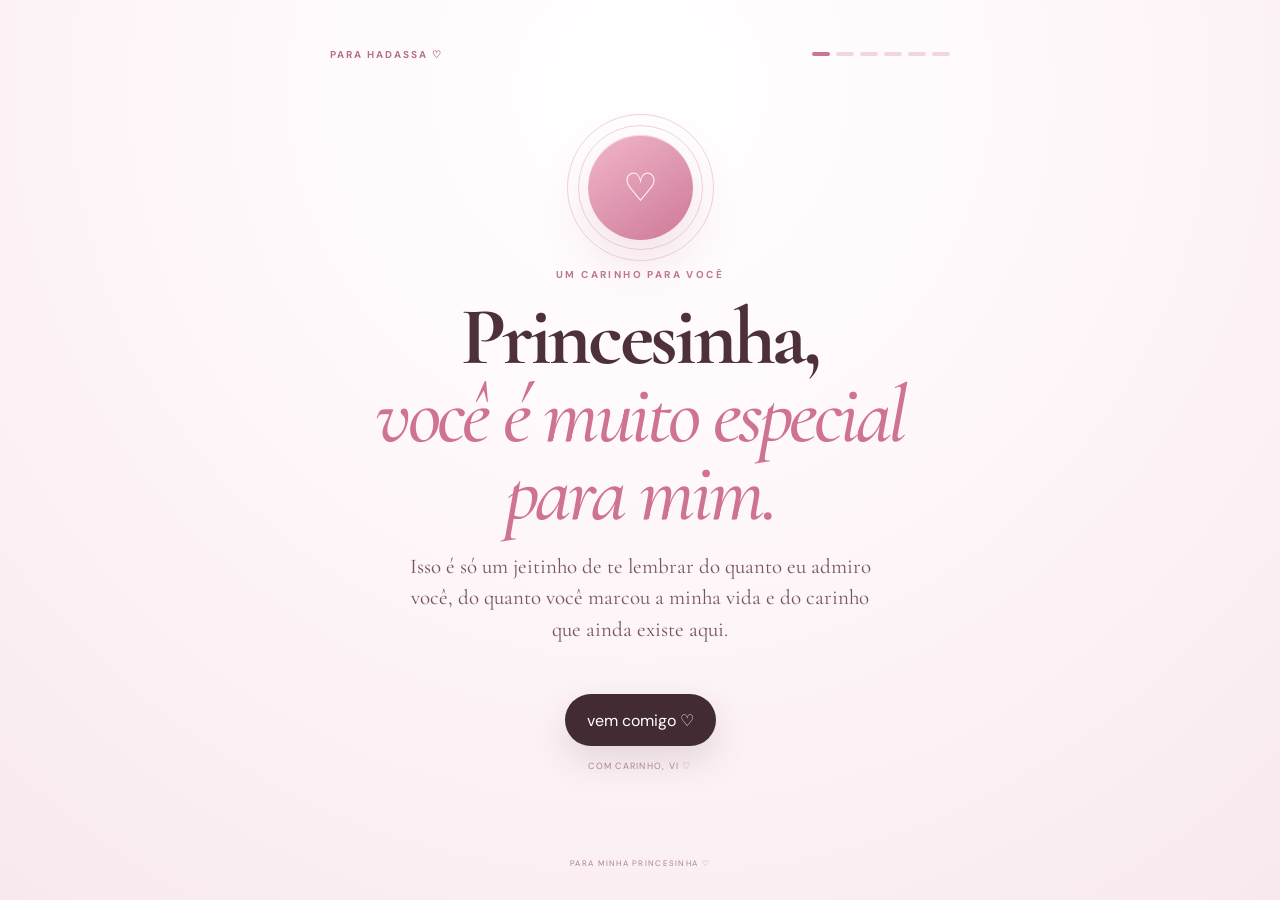
==== commit de57ed16: "Add files via upload" ====
--- a/index.html
+++ b/index.html
@@ -21,17 +21,17 @@
 
   <main class="center">
     <div class="lock-heart" id="heartOpen">♡</div>
-    <p class="eyebrow">princesinha, isso é para você</p>
-    <h1>Não é um pedido.<br><em>É só o meu coração falando.</em></h1>
+    <p class="eyebrow">um carinho para você</p>
+    <h1>Princesinha,<br><em>você é muito especial para mim.</em></h1>
     <p class="lead">
-      Fiz algumas páginas para você abrir devagar.
-      Sem pressão. Sem promessa pronta. Só verdade.
+      Isso é só um jeitinho de te lembrar do quanto eu admiro você,
+      do quanto você marcou a minha vida e do carinho que ainda existe aqui.
     </p>
-    <button class="btn next" id="openStory">começar ♡</button>
-    <p class="note">melhor no celular</p>
+    <button class="btn next" id="openStory">vem comigo ♡</button>
+    <p class="note">com carinho, Vi ♡</p>
   </main>
 
-  <div class="footer">feito pelo Vi, com carinho</div>
+  <div class="footer">para minha princesinha ♡</div>
 </div>
 
 <script src="./app.js"></script>
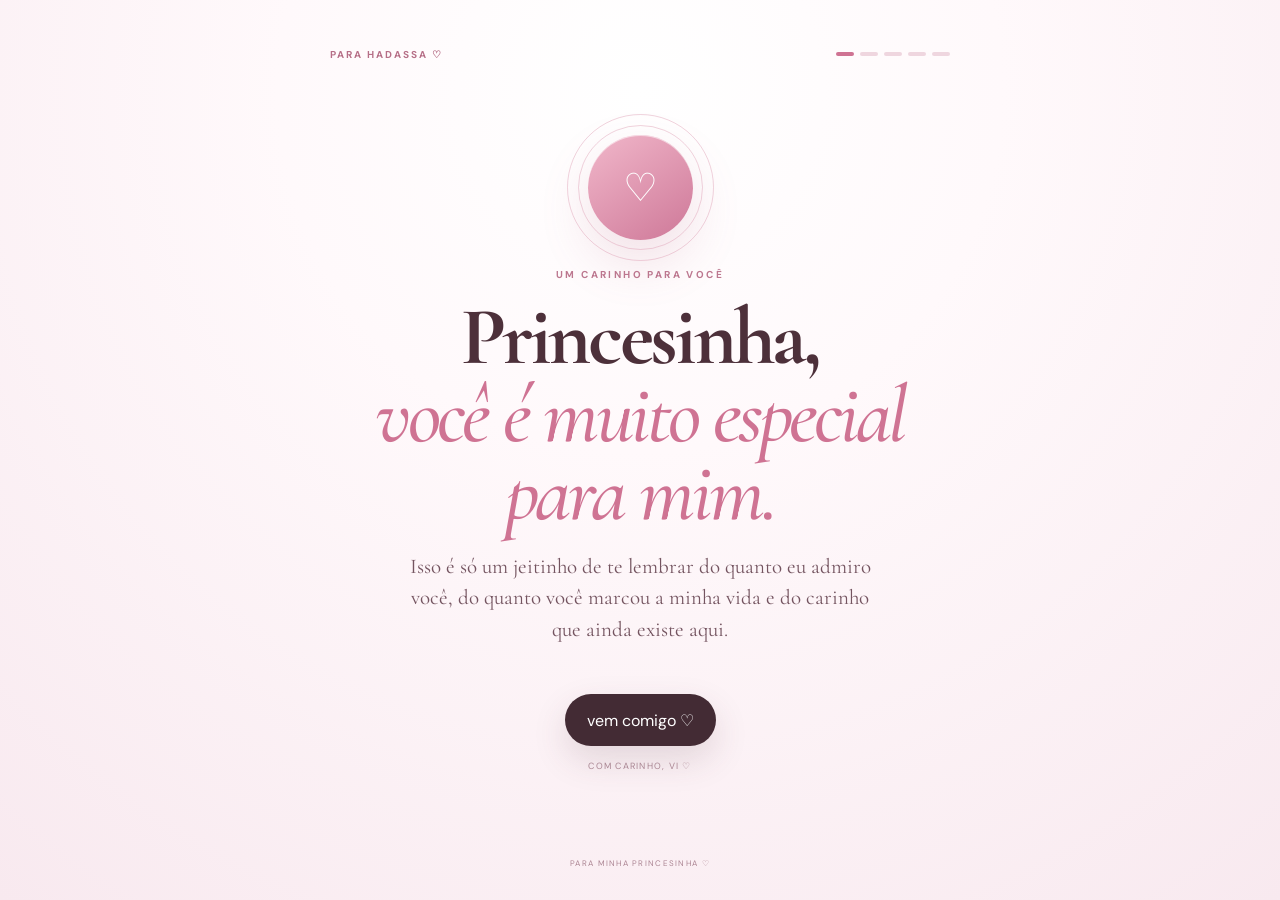
==== commit 1ffcc5c1: "Add files via upload" ====
--- a/index.html
+++ b/index.html
@@ -16,7 +16,7 @@
 <div class="shell">
   <div class="topbar">
     <span class="brand">para Hadassa ♡</span>
-    <div class="progress"><i class="on"></i><i></i><i></i><i></i><i></i><i></i></div>
+    <div class="progress"><i class="on"></i><i></i><i></i><i></i><i></i></div>
   </div>
 
   <main class="center">
--- a/style.css
+++ b/style.css
@@ -229,52 +229,6 @@
   border-color:#e7b5c7;
 }
 
-/* flower game */
-.flower-field{
-  width:100%;
-  height:350px;
-  position:relative;
-  margin:20px 0 5px;
-}
-.flower{
-  position:absolute;
-  width:70px;height:70px;
-  border:0;background:transparent;
-  font-size:44px;
-  cursor:pointer;
-  filter:drop-shadow(0 10px 12px #a65d7617);
-  animation:float 2.6s ease-in-out infinite;
-  transition:.25s;
-}
-.flower.found{
-  transform:scale(.25);
-  opacity:0;
-  pointer-events:none;
-}
-.f1{left:5%;top:8%}.f2{right:6%;top:18%;animation-delay:.4s}
-.f3{left:34%;top:43%;animation-delay:.8s}.f4{left:5%;bottom:4%;animation-delay:1.2s}
-.f5{right:8%;bottom:3%;animation-delay:1.6s}
-.counter{
-  padding:10px 16px;
-  background:#fff;
-  border:1px solid #eed9e0;
-  border-radius:999px;
-  font-size:12px;
-  color:#9c6277;
-}
-.bouquet{
-  font-size:78px;
-  transform:scale(.2);
-  opacity:0;
-  height:0;
-  transition:.6s cubic-bezier(.2,.9,.2,1.2);
-}
-.bouquet.show{
-  transform:scale(1);
-  opacity:1;
-  height:95px;
-}
-
 /* timeline / lights */
 .lights{
   width:100%;
@@ -448,3 +402,204 @@
 @media(prefers-reduced-motion:reduce){
   *{animation:none!important;scroll-behavior:auto!important;transition:none!important}
 }
+
+
+/* envelope final */
+.envelope-area{
+  margin-top:34px;
+  display:flex;
+  flex-direction:column;
+  align-items:center;
+}
+.envelope-hint{
+  font-family:"Cormorant Garamond",serif !important;
+  font-style:italic;
+  font-size:18px !important;
+  color:#9f7182 !important;
+  margin-bottom:18px !important;
+}
+.mini-envelope{
+  width:170px;
+  height:118px;
+  position:relative;
+  border:0;
+  background:transparent;
+  cursor:pointer;
+  padding:0;
+  perspective:800px;
+  filter:drop-shadow(0 18px 22px #7a455817);
+}
+.mini-envelope span{
+  position:absolute;
+  display:block;
+}
+.env-back{
+  inset:13px 5px 4px;
+  border-radius:10px;
+  background:#eebdce;
+}
+.env-letter{
+  width:128px;
+  height:88px;
+  left:21px;
+  bottom:12px;
+  border-radius:7px 7px 3px 3px;
+  background:#fffdfd;
+  color:#cb7392;
+  display:grid !important;
+  place-items:center;
+  font-size:26px;
+  transition:.7s cubic-bezier(.2,.8,.2,1);
+  z-index:2;
+}
+.env-front{
+  inset:32px 5px 4px;
+  border-radius:0 0 10px 10px;
+  background:linear-gradient(145deg,#e8abc0,#d98ca7);
+  clip-path:polygon(0 0,50% 48%,100% 0,100% 100%,0 100%);
+  z-index:4;
+}
+.env-flap{
+  width:160px;
+  height:78px;
+  left:5px;
+  top:13px;
+  background:#f0c2d2;
+  clip-path:polygon(0 0,100% 0,50% 100%);
+  transform-origin:top;
+  transition:.65s cubic-bezier(.2,.8,.2,1);
+  z-index:5;
+}
+.env-seal{
+  width:40px;
+  height:40px;
+  border-radius:50%;
+  left:65px;
+  top:48px;
+  background:#b95d7d;
+  color:white;
+  display:grid !important;
+  place-items:center;
+  font-family:"Cormorant Garamond",serif;
+  font-size:20px;
+  z-index:7;
+  box-shadow:0 8px 16px #71384c33,inset 0 1px #fff6;
+  transition:.35s;
+}
+.mini-envelope.open .env-flap{
+  transform:rotateX(180deg);
+  z-index:1;
+}
+.mini-envelope.open .env-letter{
+  transform:translateY(-50px);
+}
+.mini-envelope.open .env-seal{
+  opacity:0;
+  transform:scale(.5);
+}
+.declaration{
+  max-height:0;
+  opacity:0;
+  overflow:hidden;
+  max-width:480px;
+  transition:max-height .85s ease,opacity .65s ease,margin .65s ease;
+}
+.declaration.show{
+  max-height:520px;
+  opacity:1;
+  margin-top:30px;
+}
+.declaration-heart{
+  display:block;
+  font-size:27px;
+  color:#ce7594;
+  margin-bottom:12px;
+}
+.declaration p{
+  font-family:"Cormorant Garamond",serif !important;
+  font-size:21px !important;
+  line-height:1.5 !important;
+  color:#765460 !important;
+  margin:0 0 14px !important;
+}
+.declaration strong{
+  display:block;
+  font-family:"Cormorant Garamond",serif;
+  font-size:25px;
+  line-height:1.3;
+  color:#b65d7c;
+  margin-top:19px;
+}
+.declaration small{
+  display:block;
+  margin-top:19px;
+  font-size:10px;
+  letter-spacing:.09em;
+  color:#a27b89;
+}
+
+
+/* poema final */
+.poem-card{
+  width:100%;
+  max-width:520px;
+  text-align:center;
+}
+.poem-kicker{
+  display:block;
+  font-size:9px;
+  letter-spacing:.2em;
+  text-transform:uppercase;
+  color:#b87a90;
+  margin-bottom:8px;
+}
+.poem-title{
+  font-family:"Cormorant Garamond",serif;
+  font-size:38px !important;
+  line-height:1 !important;
+  color:#aa5573 !important;
+  margin:0 0 25px !important;
+}
+.poem{
+  padding:25px 18px;
+  border-top:1px solid #ecd3dc;
+  border-bottom:1px solid #ecd3dc;
+  position:relative;
+}
+.poem:before{
+  content:"✦";
+  position:absolute;
+  top:-10px;
+  left:50%;
+  transform:translateX(-50%);
+  background:#fffafd;
+  padding:0 10px;
+  color:#cf7997;
+  font-size:13px;
+}
+.poem p{
+  margin:0 0 21px !important;
+  font-size:21px !important;
+  line-height:1.5 !important;
+}
+.poem p:last-of-type{
+  margin-bottom:18px !important;
+}
+.poem-emphasis{
+  font-size:29px !important;
+  font-style:italic;
+  color:#b85f7e !important;
+  margin:27px 0 !important;
+}
+.poem-closing{
+  margin-top:28px !important;
+}
+.poem strong{
+  font-size:28px;
+  line-height:1.25;
+  display:block;
+  color:#ad5876;
+}
+.poem-card small{
+  line-height:1.45;
+}
